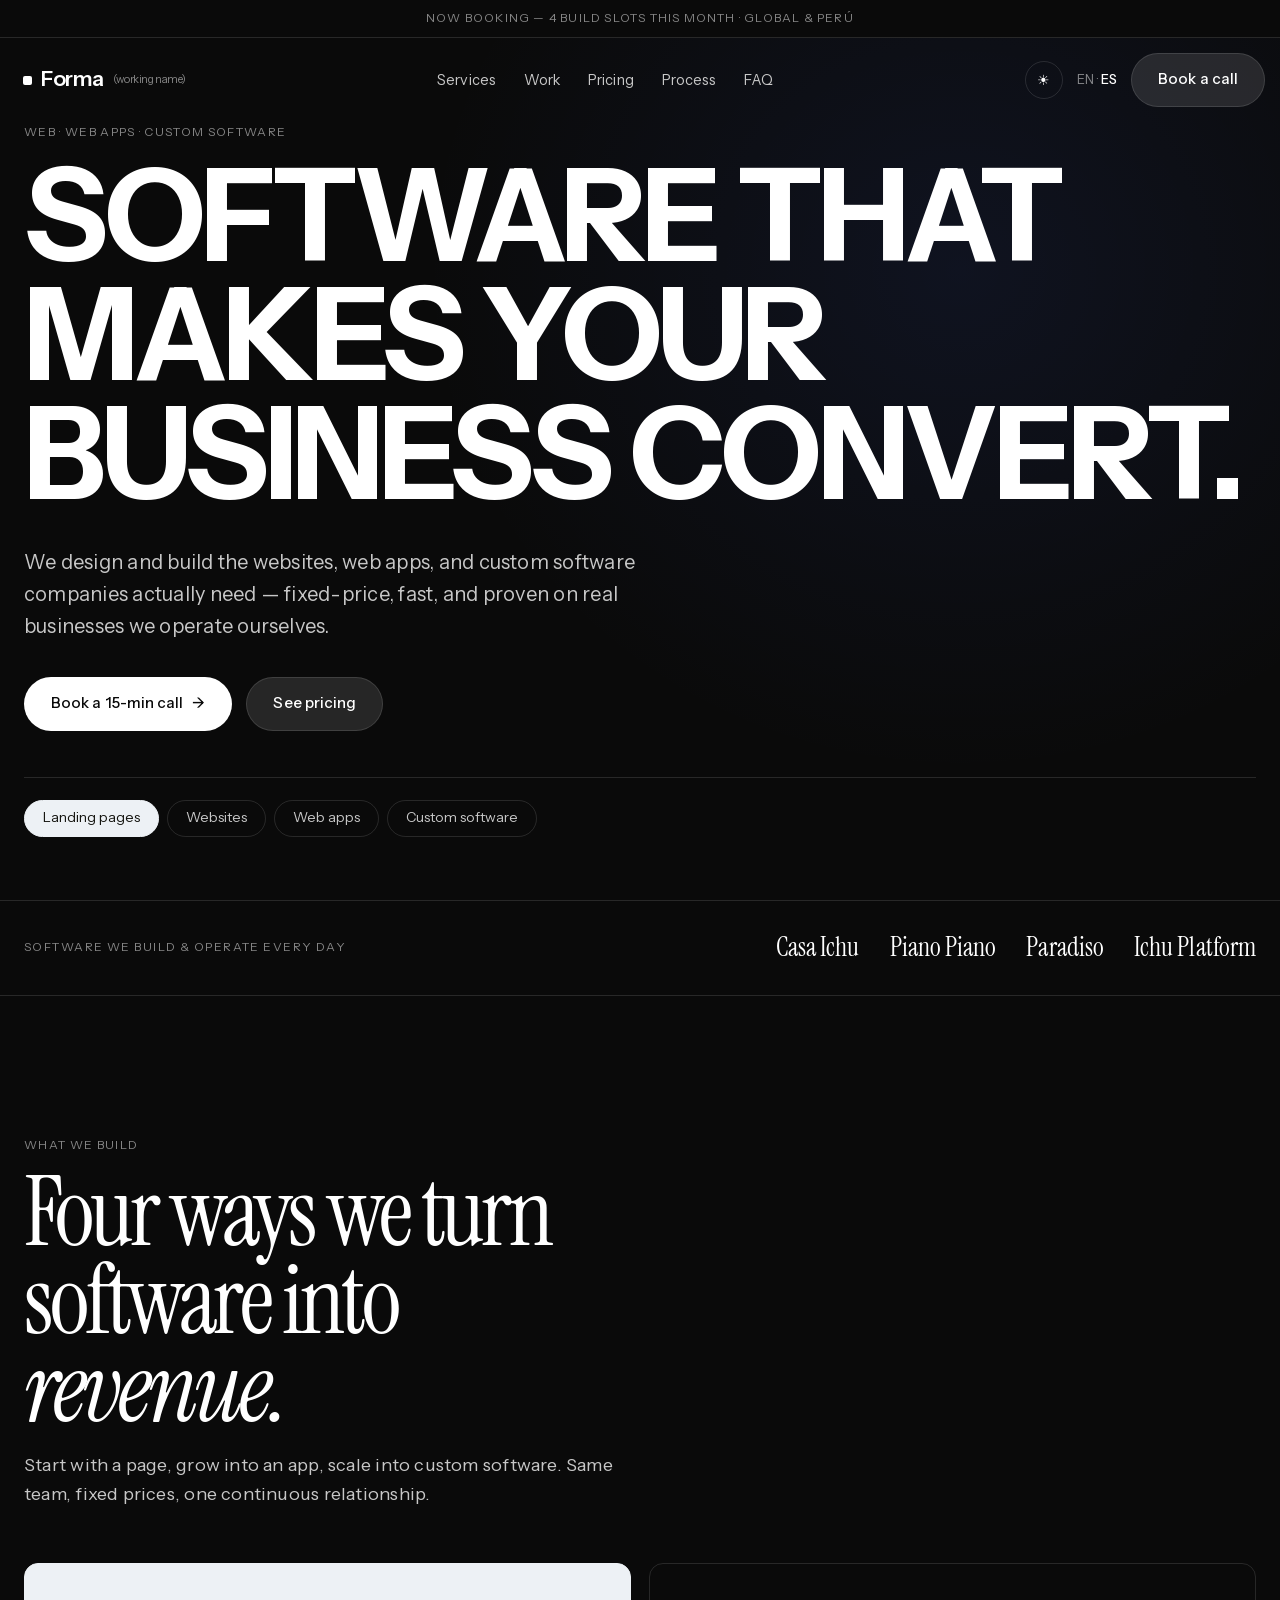
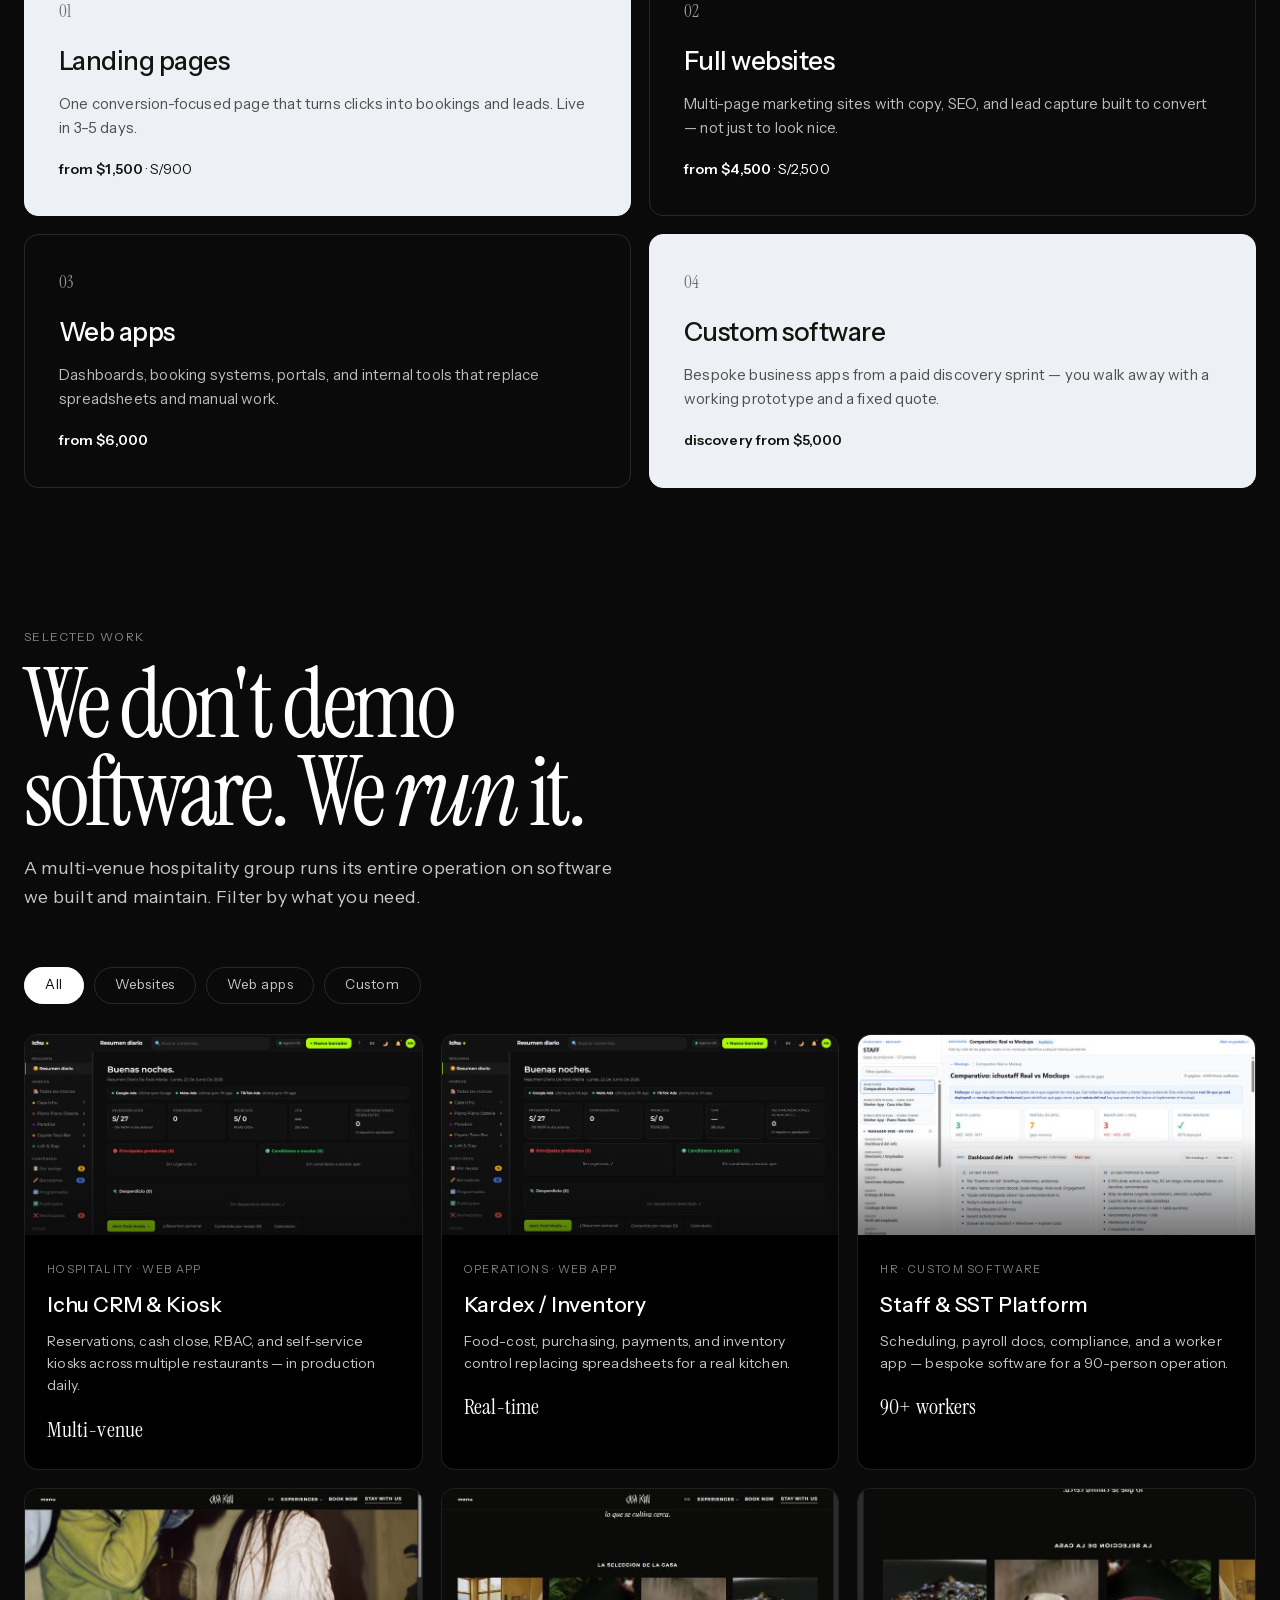
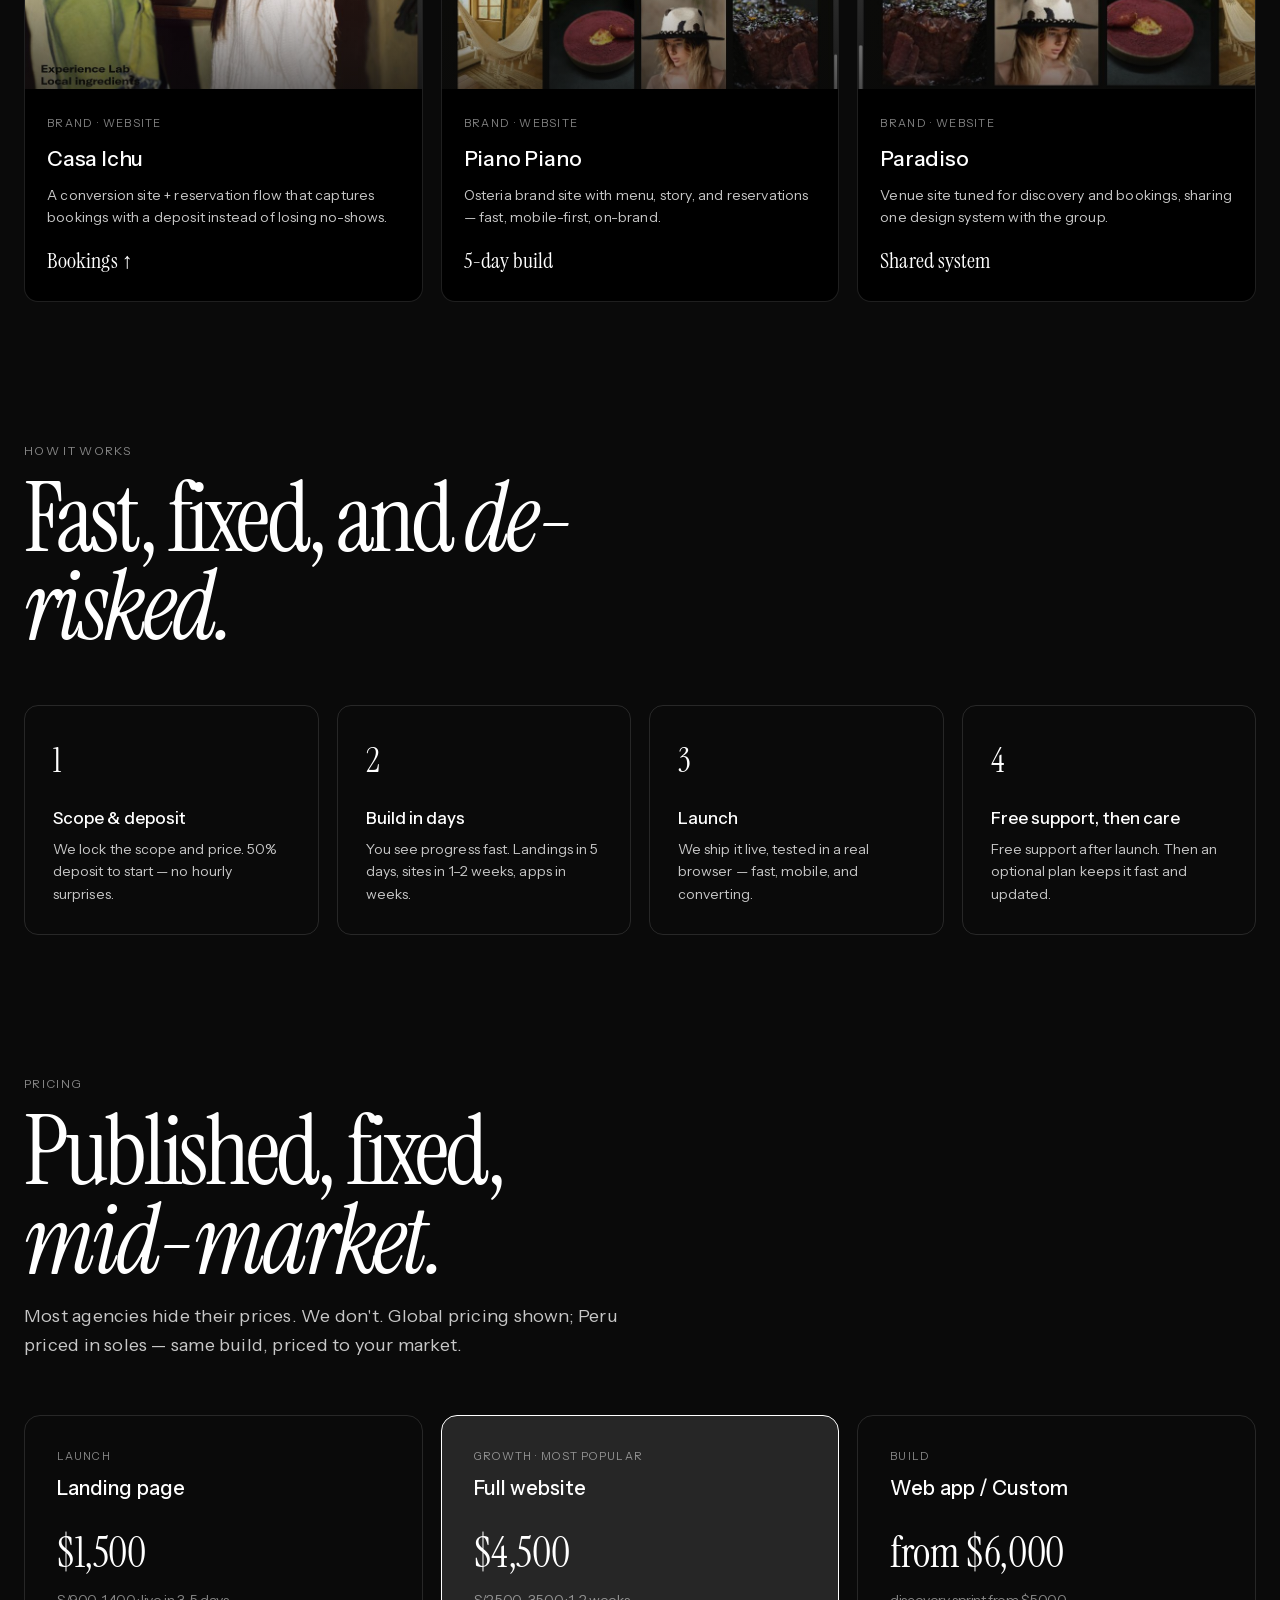
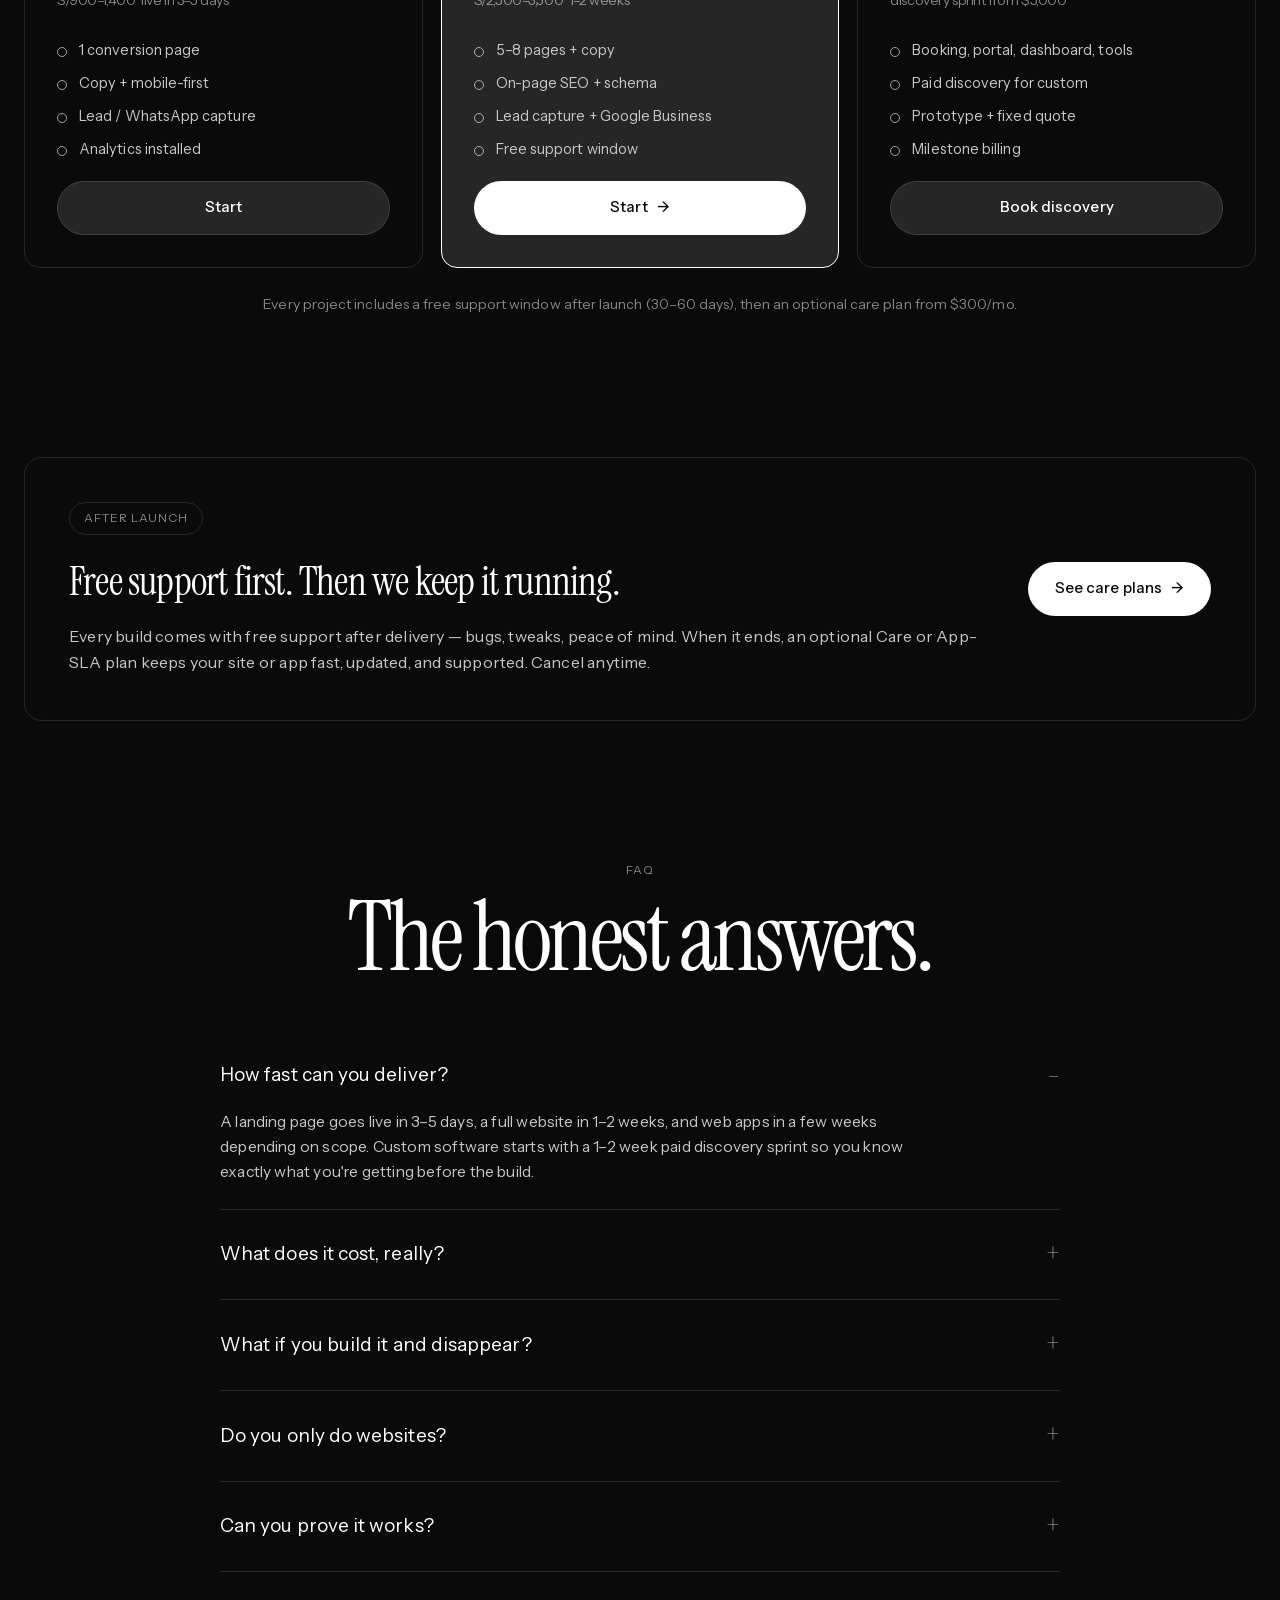
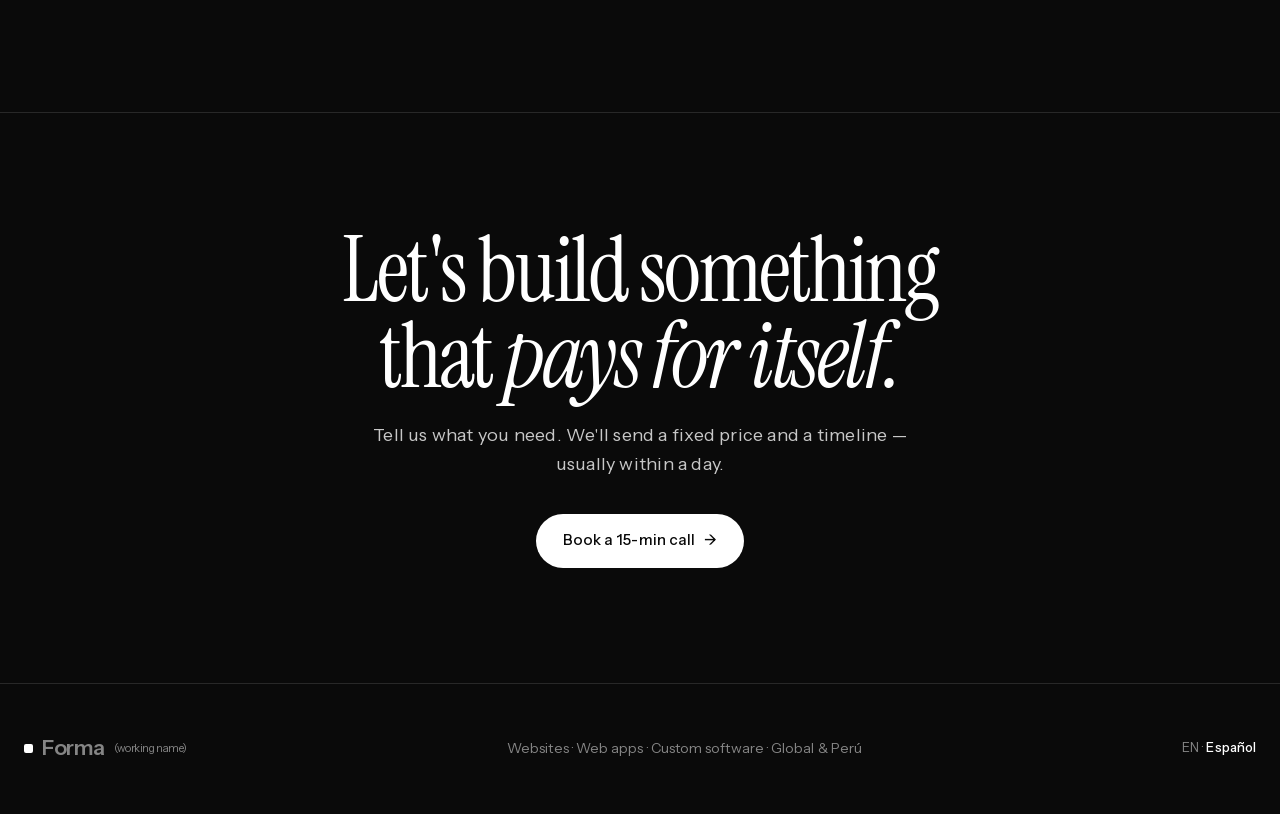
==== index.html @ b1182c3b "Restore v9 baseline (pre scroll-tint / big-squares / loader); v=13" ====
<!doctype html>
<html lang="en">
<head>
<meta charset="utf-8">
<meta name="viewport" content="width=device-width, initial-scale=1">
<title>Forma — Software that makes companies money</title>
<meta name="description" content="Websites, web apps, and custom software. Fixed-price, fast, and proven on real businesses we run ourselves.">
<link rel="icon" href="data:image/svg+xml,%3Csvg xmlns='http://www.w3.org/2000/svg' viewBox='0 0 32 32'%3E%3Crect width='32' height='32' fill='%230A0A0A'/%3E%3Crect x='11' y='11' width='10' height='10' rx='2' fill='%23fff'/%3E%3C/svg%3E">
<link rel="stylesheet" href="style.css?v=13">
</head>
<body data-active="convert">

<header>
  <div class="ticker">Now booking — 4 build slots this month · Global &amp; Perú</div>
  <nav>
    <a class="brand" href="#top"><span class="dot"></span>Forma <small>(working name)</small></a>
    <div class="nav-links">
      <a href="#services">Services</a>
      <a href="#work">Work</a>
      <a href="#pricing">Pricing</a>
      <a href="#process">Process</a>
      <a href="#faq">FAQ</a>
    </div>
    <div class="nav-right">
      <button class="icon-btn theme-toggle" aria-label="Toggle theme">☀</button>
      <span class="lang">EN · <a href="es.html">ES</a></span>
      <a href="#contact" class="btn btn-ghost">Book a call</a>
      <button class="icon-btn burger" aria-label="Menu">☰</button>
    </div>
  </nav>
</header>

<div class="navmenu">
  <button class="icon-btn close" aria-label="Close">✕</button>
  <a href="#services">Services</a>
  <a href="#work">Work</a>
  <a href="#pricing">Pricing</a>
  <a href="#process">Process</a>
  <a href="#faq">FAQ</a>
  <a href="#contact">Book a call</a>
  <div class="mfoot"><a href="es.html">Español</a></div>
</div>

<main id="top">
<section class="hero" data-active="convert">
  <div class="bg"></div>
  <div class="wrap">
    <p class="eyebrow">Web · Web apps · Custom software</p>
    <h1>Software that makes your business <span class="swap">convert.</span></h1>
    <p class="lead">We design and build the websites, web apps, and custom software companies actually need — fixed-price, fast, and proven on real businesses we operate ourselves.</p>
    <div class="hero-cta">
      <a href="#contact" class="btn btn-solid">Book a 15-min call <span class="arw">→</span></a>
      <a href="#pricing" class="btn btn-ghost">See pricing</a>
    </div>
    <div class="conduct">
      <button class="on" data-k="convert" data-word="convert.">Landing pages</button>
      <button data-k="grow" data-word="grow.">Websites</button>
      <button data-k="run" data-word="run itself.">Web apps</button>
      <button data-k="scale" data-word="scale.">Custom software</button>
    </div>
  </div>
</section>

<div class="strip reveal">
  <div class="wrap">
    <span class="lbl">Software we build &amp; operate every day</span>
    <div class="names"><span>Casa Ichu</span><span>Piano Piano</span><span>Paradiso</span><span>Ichu Platform</span></div>
  </div>
</div>

<section id="services">
  <div class="wrap">
    <div class="sec-head reveal">
      <p class="eyebrow">What we build</p>
      <h2>Four ways we turn software into <em>revenue.</em></h2>
      <p class="sub">Start with a page, grow into an app, scale into custom software. Same team, fixed prices, one continuous relationship.</p>
    </div>
    <div class="tiles">
      <div class="tile invert reveal"><div class="n">01</div><h3>Landing pages</h3><p>One conversion-focused page that turns clicks into bookings and leads. Live in 3–5 days.</p><div class="price"><b>from $1,500</b> · S/900</div></div>
      <div class="tile reveal"><div class="n">02</div><h3>Full websites</h3><p>Multi-page marketing sites with copy, SEO, and lead capture built to convert — not just to look nice.</p><div class="price"><b>from $4,500</b> · S/2,500</div></div>
      <div class="tile reveal"><div class="n">03</div><h3>Web apps</h3><p>Dashboards, booking systems, portals, and internal tools that replace spreadsheets and manual work.</p><div class="price"><b>from $6,000</b></div></div>
      <div class="tile invert reveal"><div class="n">04</div><h3>Custom software</h3><p>Bespoke business apps from a paid discovery sprint — you walk away with a working prototype and a fixed quote.</p><div class="price"><b>discovery from $5,000</b></div></div>
    </div>
  </div>
</section>

<section id="work" style="padding-top:0">
  <div class="wrap">
    <div class="sec-head reveal">
      <p class="eyebrow">Selected work</p>
      <h2>We don't demo software. We <em>run</em> it.</h2>
      <p class="sub">A multi-venue hospitality group runs its entire operation on software we built and maintain. Filter by what you need.</p>
    </div>
    <div class="filters reveal">
      <button class="on" data-f="all">All</button>
      <button data-f="sites">Websites</button>
      <button data-f="apps">Web apps</button>
      <button data-f="custom">Custom</button>
    </div>
    <div class="work">
      <div class="case reveal" data-cat="apps"><div class="media" style="background-image:url(img/crm.jpg)"></div><div class="meta"><span class="tag">Hospitality · Web app</span><h3>Ichu CRM &amp; Kiosk</h3><p>Reservations, cash close, RBAC, and self-service kiosks across multiple restaurants — in production daily.</p><div class="stat">Multi-venue</div></div></div>
      <div class="case reveal" data-cat="apps"><div class="media" style="background-image:url(img/kardex.jpg)"></div><div class="meta"><span class="tag">Operations · Web app</span><h3>Kardex / Inventory</h3><p>Food-cost, purchasing, payments, and inventory control replacing spreadsheets for a real kitchen.</p><div class="stat">Real-time</div></div></div>
      <div class="case reveal" data-cat="custom"><div class="media" style="background-image:url(img/staff.jpg)"></div><div class="meta"><span class="tag">HR · Custom software</span><h3>Staff &amp; SST Platform</h3><p>Scheduling, payroll docs, compliance, and a worker app — bespoke software for a 90-person operation.</p><div class="stat">90+ workers</div></div></div>
      <div class="case reveal" data-cat="sites"><div class="media" style="background-image:url(img/casaichu.jpg)"></div><div class="meta"><span class="tag">Brand · Website</span><h3>Casa Ichu</h3><p>A conversion site + reservation flow that captures bookings with a deposit instead of losing no-shows.</p><div class="stat">Bookings ↑</div></div></div>
      <div class="case reveal" data-cat="sites"><div class="media" style="background-image:url(img/piano.jpg)"></div><div class="meta"><span class="tag">Brand · Website</span><h3>Piano Piano</h3><p>Osteria brand site with menu, story, and reservations — fast, mobile-first, on-brand.</p><div class="stat">5-day build</div></div></div>
      <div class="case reveal" data-cat="sites"><div class="media" style="background-image:url(img/paradiso.jpg)"></div><div class="meta"><span class="tag">Brand · Website</span><h3>Paradiso</h3><p>Venue site tuned for discovery and bookings, sharing one design system with the group.</p><div class="stat">Shared system</div></div></div>
    </div>
  </div>
</section>

<section id="process" style="padding-top:0">
  <div class="wrap">
    <div class="sec-head reveal">
      <p class="eyebrow">How it works</p>
      <h2>Fast, fixed, and <em>de-risked.</em></h2>
    </div>
    <div class="steps">
      <div class="step reveal"><div class="k">1</div><h4>Scope &amp; deposit</h4><p>We lock the scope and price. 50% deposit to start — no hourly surprises.</p></div>
      <div class="step reveal"><div class="k">2</div><h4>Build in days</h4><p>You see progress fast. Landings in 5 days, sites in 1–2 weeks, apps in weeks.</p></div>
      <div class="step reveal"><div class="k">3</div><h4>Launch</h4><p>We ship it live, tested in a real browser — fast, mobile, and converting.</p></div>
      <div class="step reveal"><div class="k">4</div><h4>Free support, then care</h4><p>Free support after launch. Then an optional plan keeps it fast and updated.</p></div>
    </div>
  </div>
</section>

<section id="pricing" style="padding-top:0">
  <div class="wrap">
    <div class="sec-head reveal">
      <p class="eyebrow">Pricing</p>
      <h2>Published, fixed, <em>mid-market.</em></h2>
      <p class="sub">Most agencies hide their prices. We don't. Global pricing shown; Peru priced in soles — same build, priced to your market.</p>
    </div>
    <div class="tiers">
      <div class="pt reveal"><span class="badge">Launch</span><h3>Landing page</h3><div class="amt">$1,500<span>S/900–1,400 · live in 3–5 days</span></div>
        <ul><li>1 conversion page</li><li>Copy + mobile-first</li><li>Lead / WhatsApp capture</li><li>Analytics installed</li></ul>
        <a href="#contact" class="btn btn-ghost">Start</a></div>
      <div class="pt feat reveal"><span class="badge">Growth · most popular</span><h3>Full website</h3><div class="amt">$4,500<span>S/2,500–3,500 · 1–2 weeks</span></div>
        <ul><li>5–8 pages + copy</li><li>On-page SEO + schema</li><li>Lead capture + Google Business</li><li>Free support window</li></ul>
        <a href="#contact" class="btn btn-solid">Start <span class="arw">→</span></a></div>
      <div class="pt reveal"><span class="badge">Build</span><h3>Web app / Custom</h3><div class="amt">from $6,000<span>discovery sprint from $5,000</span></div>
        <ul><li>Booking, portal, dashboard, tools</li><li>Paid discovery for custom</li><li>Prototype + fixed quote</li><li>Milestone billing</li></ul>
        <a href="#contact" class="btn btn-ghost">Book discovery</a></div>
    </div>
    <p class="note">Every project includes a free support window after launch (30–60 days), then an optional care plan from $300/mo.</p>
  </div>
</section>

<section id="care" style="padding-top:0">
  <div class="wrap">
    <div class="care reveal">
      <div class="l">
        <span class="pill">After launch</span>
        <h3>Free support first. Then we keep it running.</h3>
        <p>Every build comes with free support after delivery — bugs, tweaks, peace of mind. When it ends, an optional Care or App-SLA plan keeps your site or app fast, updated, and supported. Cancel anytime.</p>
      </div>
      <a href="#contact" class="btn btn-solid">See care plans <span class="arw">→</span></a>
    </div>
  </div>
</section>

<section id="faq" style="padding-top:0">
  <div class="wrap">
    <div class="sec-head reveal" style="text-align:center;margin:0 auto 48px"><p class="eyebrow">FAQ</p><h2>The honest answers.</h2></div>
    <div class="faq">
      <details open class="reveal"><summary>How fast can you deliver?</summary><p>A landing page goes live in 3–5 days, a full website in 1–2 weeks, and web apps in a few weeks depending on scope. Custom software starts with a 1–2 week paid discovery sprint so you know exactly what you're getting before the build.</p></details>
      <details class="reveal"><summary>What does it cost, really?</summary><p>Fixed prices, published above. Landings from $1,500 (S/900 in Peru), websites from $4,500, web apps from $6,000, custom builds quoted from a discovery sprint. 50% deposit to start, balance on delivery. No hourly billing.</p></details>
      <details class="reveal"><summary>What if you build it and disappear?</summary><p>You get free support after launch, then an optional care plan. We run software in production for a real business every day — abandoning clients isn't how we work.</p></details>
      <details class="reveal"><summary>Do you only do websites?</summary><p>No. The four lines are a ladder — landing, website, web app, custom software — so we grow with you instead of handing you off.</p></details>
      <details class="reveal"><summary>Can you prove it works?</summary><p>We operate the CRM, inventory, kiosks, and websites for a multi-venue hospitality group. Real software, in daily use — ask and we'll walk you through it.</p></details>
    </div>
  </div>
</section>

<section id="contact" class="band">
  <h2>Let's build something that <em>pays for itself.</em></h2>
  <p>Tell us what you need. We'll send a fixed price and a timeline — usually within a day.</p>
  <a href="https://wa.me/51999999999?text=Hola%2C%20quiero%20una%20web%2Fapp" class="btn btn-solid">Book a 15-min call <span class="arw">→</span></a>
</section>
</main>

<footer>
  <div class="wrap">
    <a class="brand" href="#top"><span class="dot"></span>Forma <small>(working name)</small></a>
    <div>Websites · Web apps · Custom software · Global &amp; Perú</div>
    <div class="lang">EN · <a href="es.html">Español</a></div>
  </div>
</footer>

<script src="app.js?v=13"></script>
</body>
</html>
---- style.css ----
/* ===== Forma — dark editorial. MetaLab 80% + Instrument 20%. Tokens from COMBINED-SPEC ===== */
/* Self-hosted fonts pulled directly from instrument.com */
@font-face{font-family:'Instrument Sans';src:url(fonts/InstrumentSansVF.woff2) format('woff2-variations'),url(fonts/InstrumentSansVF.woff2) format('woff2');font-weight:400 700;font-style:normal;font-display:swap}
@font-face{font-family:'Instrument Serif';src:url(fonts/InstrumentSerif-Regular.woff2) format('woff2');font-weight:400;font-style:normal;font-display:swap}
@font-face{font-family:'Instrument Serif';src:url(fonts/InstrumentSerif-Italic.woff2) format('woff2');font-weight:400;font-style:italic;font-display:swap}
@font-face{font-family:'Instrument Mono';src:url(fonts/InstrumentSansMono-Regular.woff2) format('woff2');font-weight:400;font-style:normal;font-display:swap}
:root{
  --bg:#0A0A0A; --bg-pure:#000; --ink:#FFFFFF; --ink-muted:#C7C7C7; --ink-dim:rgba(255,255,255,.5);
  --hairline:rgba(255,255,255,.12); --tile:#EDF1F5; --tile-ink:#14140F; --ghost:rgba(186,186,186,.16);
  --maxw:1340px; --gut:24px;
  --serif:'Instrument Serif',Times,serif; --sans:'Instrument Sans',-apple-system,'Helvetica Neue',system-ui,sans-serif;
  --ease:cubic-bezier(.2,.7,.2,1);
}
body.light{ --bg:#F7F6F3; --bg-pure:#fff; --ink:#14140F; --ink-muted:rgba(20,20,15,.62);
  --ink-dim:rgba(20,20,15,.45); --hairline:rgba(20,20,15,.12); --tile:#14140F; --tile-ink:#F7F6F3; --ghost:rgba(20,20,15,.06); }

*{box-sizing:border-box;margin:0;padding:0}
html{scroll-behavior:smooth}
body{background:var(--bg);color:var(--ink);font-family:var(--sans);font-size:15px;line-height:1.6;letter-spacing:.005em;-webkit-font-smoothing:antialiased;overflow-x:hidden;transition:background .4s var(--ease),color .4s var(--ease)}
a{color:inherit;text-decoration:none}
.wrap{max-width:var(--maxw);margin:0 auto;padding:0 var(--gut)}
.serif{font-family:var(--serif);font-weight:400}
.eyebrow{font-size:12px;letter-spacing:.11em;text-transform:uppercase;color:var(--ink-dim)}

/* buttons */
.btn{display:inline-flex;align-items:center;gap:9px;padding:14px 26px;border-radius:50px;font-size:15px;font-weight:500;border:1px solid transparent;cursor:pointer;transition:background .25s var(--ease),color .25s var(--ease),border-color .25s var(--ease),transform .2s var(--ease);white-space:nowrap}
.btn-solid{background:var(--ink);color:var(--bg)}
.btn-solid:hover{transform:translateY(-1px);opacity:.92}
.btn-ghost{background:var(--ghost);color:var(--ink);border-color:var(--hairline)}
.btn-ghost:hover{background:var(--ink);color:var(--bg);border-color:var(--ink)}
.btn .arw{transition:transform .25s var(--ease)}
.btn:hover .arw{transform:translateX(3px)}

/* nav */
header{position:fixed;top:0;left:0;right:0;z-index:100;transition:transform .35s var(--ease)}
.ticker{font-size:12px;letter-spacing:.1em;text-transform:uppercase;color:var(--ink-dim);text-align:center;padding:9px 0;border-bottom:1px solid var(--hairline);background:var(--bg);transition:opacity .35s,transform .35s}
nav{display:flex;align-items:center;justify-content:space-between;height:64px;margin:10px auto;max-width:var(--maxw);padding:0 14px 0 22px;border-radius:1000px;border:1px solid transparent;transition:background .35s var(--ease),border-color .35s var(--ease),backdrop-filter .35s}
header.scrolled .ticker{opacity:0;transform:translateY(-100%);pointer-events:none}
header.scrolled{transform:translateY(-39px)}
header.scrolled nav{background:rgba(10,10,10,.7);backdrop-filter:blur(14px);border-color:var(--hairline)}
body.light header.scrolled nav{background:rgba(247,246,243,.75)}
.brand{font-size:21px;font-weight:600;letter-spacing:-.02em;display:flex;align-items:center;gap:9px}
.brand .dot{width:9px;height:9px;border-radius:2px;background:var(--ink)}
.brand small{font-weight:400;font-size:11px;color:var(--ink-dim)}
.nav-links{display:flex;gap:28px;font-size:14.5px;color:var(--ink-muted)}
.nav-links a:hover{color:var(--ink)}
.nav-right{display:flex;align-items:center;gap:14px}
.icon-btn{background:none;border:1px solid var(--hairline);color:var(--ink);width:38px;height:38px;border-radius:50%;cursor:pointer;font-size:14px;display:grid;place-items:center;transition:.25s var(--ease)}
.icon-btn:hover{background:var(--ink);color:var(--bg)}
.lang{font-size:13px;color:var(--ink-dim)}
.lang a{color:var(--ink);font-weight:500}
.burger{display:none}
@media(max-width:920px){.nav-links{display:none}.burger{display:grid}}

/* mobile overlay menu */
.navmenu{position:fixed;inset:0;z-index:200;background:var(--bg);display:flex;flex-direction:column;justify-content:center;gap:6px;padding:0 32px;transform:translateY(-100%);transition:transform .4s var(--ease);visibility:hidden}
.navmenu.open{transform:none;visibility:visible}
.navmenu a{font-family:var(--serif);font-size:clamp(34px,9vw,60px);letter-spacing:-.02em;padding:10px 0;border-bottom:1px solid var(--hairline)}
.navmenu .close{position:absolute;top:24px;right:24px}
.navmenu .mfoot{margin-top:34px;display:flex;gap:18px;font-family:var(--sans);font-size:14px;color:var(--ink-dim)}
.navmenu .mfoot a{font-family:var(--sans);font-size:14px;border:none;padding:0;color:var(--ink)}

/* hero — the "conduct" module */
.hero{min-height:100vh;display:flex;flex-direction:column;justify-content:center;padding:120px 0 60px;position:relative}
.hero .bg{position:absolute;inset:0;z-index:-1;opacity:.5;transition:opacity .6s var(--ease),background .6s var(--ease);background:radial-gradient(60% 80% at 75% 30%,rgba(120,120,140,.14),transparent 70%)}
.hero[data-active="convert"] .bg{background:radial-gradient(60% 80% at 75% 30%,rgba(70,110,255,.18),transparent 70%)}
.hero[data-active="grow"] .bg{background:radial-gradient(60% 80% at 75% 30%,rgba(60,200,140,.16),transparent 70%)}
.hero[data-active="run"] .bg{background:radial-gradient(60% 80% at 75% 30%,rgba(255,150,60,.15),transparent 70%)}
.hero[data-active="scale"] .bg{background:radial-gradient(60% 80% at 75% 30%,rgba(200,90,220,.16),transparent 70%)}
.hero h1{font-family:var(--sans);font-weight:700;text-transform:uppercase;font-size:clamp(48px,10vw,154px);line-height:.93;letter-spacing:-.035em;max-width:15ch;margin:20px 0 0}
.hero h1 .swap{transition:opacity .35s var(--ease)}
.hero .lead{font-size:clamp(16px,1.7vw,20px);color:var(--ink-muted);max-width:52ch;margin-top:28px}
.hero-cta{display:flex;gap:14px;margin-top:34px;flex-wrap:wrap}
.conduct{display:flex;gap:8px;flex-wrap:wrap;margin-top:46px;border-top:1px solid var(--hairline);padding-top:22px}
.conduct button{background:none;border:1px solid var(--hairline);color:var(--ink-muted);padding:9px 18px;border-radius:50px;font-family:var(--sans);font-size:14px;cursor:pointer;transition:.25s var(--ease)}
.conduct button:hover,.conduct button.on{background:var(--tile);color:var(--tile-ink);border-color:var(--tile)}

/* proof strip */
.strip{border-top:1px solid var(--hairline);border-bottom:1px solid var(--hairline);padding:26px 0}
.strip .wrap{display:flex;align-items:center;justify-content:space-between;gap:18px;flex-wrap:wrap}
.strip .lbl{font-size:12px;letter-spacing:.12em;text-transform:uppercase;color:var(--ink-dim)}
.strip .names{display:flex;gap:30px;flex-wrap:wrap;font-family:var(--serif);font-size:26px}

/* sections */
section{padding:clamp(72px,11vw,140px) 0}
.sec-head{max-width:60ch;margin-bottom:54px}
.sec-head h2{font-family:var(--serif);font-weight:400;font-size:clamp(40px,7.5vw,116px);line-height:.92;letter-spacing:-.04em;margin-top:14px}
.sec-head .sub,.tile p,.case p,.care p,.faq p,.hero .lead,.band p{letter-spacing:.012em}
.sec-head h2 em{font-style:italic}
.sec-head .sub{color:var(--ink-muted);font-size:18px;margin-top:18px;max-width:54ch}

/* services tiles */
.tiles{display:grid;grid-template-columns:repeat(2,1fr);gap:18px}
@media(max-width:760px){.tiles{grid-template-columns:1fr}}
.tile{border-radius:14px;padding:34px;min-height:230px;display:flex;flex-direction:column;border:1px solid var(--hairline);transition:transform .3s var(--ease),background .3s var(--ease)}
.tile:hover{transform:translateY(-4px)}
.tile.invert{background:var(--tile);color:var(--tile-ink);border-color:var(--tile)}
.tile .n{font-family:var(--serif);font-size:17px;opacity:.6}
.tile h3{font-size:26px;letter-spacing:-.02em;margin:16px 0 10px;font-weight:500}
.tile p{font-size:15px;opacity:.72;flex:1}
.tile .price{margin-top:18px;font-size:14px}
.tile .price b{font-weight:600}

/* work grid */
.filters{display:flex;gap:10px;flex-wrap:wrap;margin-bottom:30px}
.filters button{background:none;border:1px solid var(--hairline);color:var(--ink-muted);padding:9px 20px;border-radius:50px;font-family:var(--sans);font-size:13.5px;letter-spacing:.04em;cursor:pointer;transition:.25s var(--ease)}
.filters button.on{background:var(--ink);color:var(--bg);border-color:var(--ink)}
.work{display:grid;grid-template-columns:repeat(3,1fr);gap:18px}
@media(max-width:860px){.work{grid-template-columns:1fr}}
.case{border-radius:14px;overflow:hidden;border:1px solid var(--hairline);background:var(--bg-pure);transition:transform .3s var(--ease),opacity .35s var(--ease)}
.case.hide{display:none}
.case .media{height:200px;background:#16161c 50% 0/cover no-repeat;position:relative;overflow:hidden;transition:transform .4s var(--ease)}
.case .media:after{content:"";position:absolute;inset:0;background:linear-gradient(180deg,rgba(10,10,10,0) 50%,rgba(10,10,10,.55))}
body.light .case .media:after{background:linear-gradient(180deg,rgba(255,255,255,0) 55%,rgba(255,255,255,.3))}
.case:hover .media{transform:scale(1.04)}
.case .media .k{position:absolute;left:18px;bottom:14px;font-family:var(--serif);font-size:22px;z-index:2;opacity:.9}
.case .meta{padding:22px}
.case .tag{font-size:11px;letter-spacing:.12em;text-transform:uppercase;color:var(--ink-dim)}
.case h3{font-size:21px;font-weight:500;margin:8px 0;letter-spacing:-.01em}
.case p{font-size:14px;color:var(--ink-muted)}
.case .stat{margin-top:14px;font-family:var(--serif);font-size:22px}

/* process */
.steps{display:grid;grid-template-columns:repeat(4,1fr);gap:18px}
@media(max-width:760px){.steps{grid-template-columns:1fr 1fr}}
.step{border:1px solid var(--hairline);border-radius:14px;padding:28px}
.step .k{font-family:var(--serif);font-size:34px}
.step h4{margin:16px 0 7px;font-size:17px;font-weight:500}
.step p{font-size:14px;color:var(--ink-muted)}

/* pricing */
.tiers{display:grid;grid-template-columns:repeat(3,1fr);gap:18px}
@media(max-width:860px){.tiers{grid-template-columns:1fr}}
.pt{border:1px solid var(--hairline);border-radius:16px;padding:32px;display:flex;flex-direction:column}
.pt.feat{border-color:var(--ink);background:var(--ghost)}
.pt .badge{font-size:11px;letter-spacing:.1em;text-transform:uppercase;color:var(--ink-dim)}
.pt h3{font-size:20px;font-weight:500;margin:8px 0}
.pt .amt{font-family:var(--serif);font-size:42px;letter-spacing:-.01em;margin:6px 0}
.pt .amt span{font-family:var(--sans);font-size:14px;color:var(--ink-dim);display:block;margin-top:4px}
.pt ul{list-style:none;margin:20px 0;display:flex;flex-direction:column;gap:10px}
.pt li{font-size:14.5px;color:var(--ink-muted);padding-left:22px;position:relative}
.pt li:before{content:"";position:absolute;left:0;top:8px;width:8px;height:8px;border-radius:50%;border:1.5px solid var(--ink);opacity:.6}
.pt .btn{margin-top:auto;justify-content:center}
.note{text-align:center;color:var(--ink-dim);font-size:14px;margin-top:26px}

/* care band */
.care{border:1px solid var(--hairline);border-radius:18px;padding:44px;display:flex;gap:40px;align-items:center;flex-wrap:wrap}
.care .l{flex:1;min-width:280px}
.care .pill{display:inline-block;border:1px solid var(--hairline);font-size:12px;letter-spacing:.08em;text-transform:uppercase;color:var(--ink-dim);padding:6px 14px;border-radius:50px;margin-bottom:14px}
.care h3{font-family:var(--serif);font-size:clamp(26px,3.5vw,40px);letter-spacing:-.02em;font-weight:400}
.care p{color:var(--ink-muted);margin-top:12px;font-size:16px}

/* faq */
.faq{max-width:840px;margin:0 auto}
.faq details{border-bottom:1px solid var(--hairline);padding:24px 0}
.faq summary{font-size:19px;cursor:pointer;list-style:none;display:flex;justify-content:space-between;align-items:center;gap:20px}
.faq summary::-webkit-details-marker{display:none}
.faq summary:after{content:"+";font-family:var(--serif);font-size:26px;color:var(--ink-dim)}
.faq details[open] summary:after{content:"–"}
.faq p{color:var(--ink-muted);margin-top:14px;font-size:15.5px;max-width:72ch}

/* cta band */
.band{text-align:center;padding:clamp(60px,9vw,120px) 24px;border-top:1px solid var(--hairline)}
.band h2{font-family:var(--serif);font-weight:400;font-size:clamp(38px,7vw,104px);line-height:.96;letter-spacing:-.03em;max-width:16ch;margin:0 auto}
.band h2 em{font-style:italic}
.band p{color:var(--ink-muted);margin:22px auto 0;max-width:46ch;font-size:18px}
.band .btn{margin-top:34px}

footer{border-top:1px solid var(--hairline);padding:48px 0}
footer .wrap{display:flex;justify-content:space-between;gap:20px;flex-wrap:wrap;align-items:center;color:var(--ink-dim);font-size:14px}

/* reveal */
html.js .reveal{opacity:0;transform:translateY(22px);transition:opacity .6s var(--ease),transform .6s var(--ease)}
html.js .reveal.in{opacity:1;transform:none}
@media(prefers-reduced-motion:reduce){html.js .reveal{opacity:1;transform:none;transition:none}html{scroll-behavior:auto}}
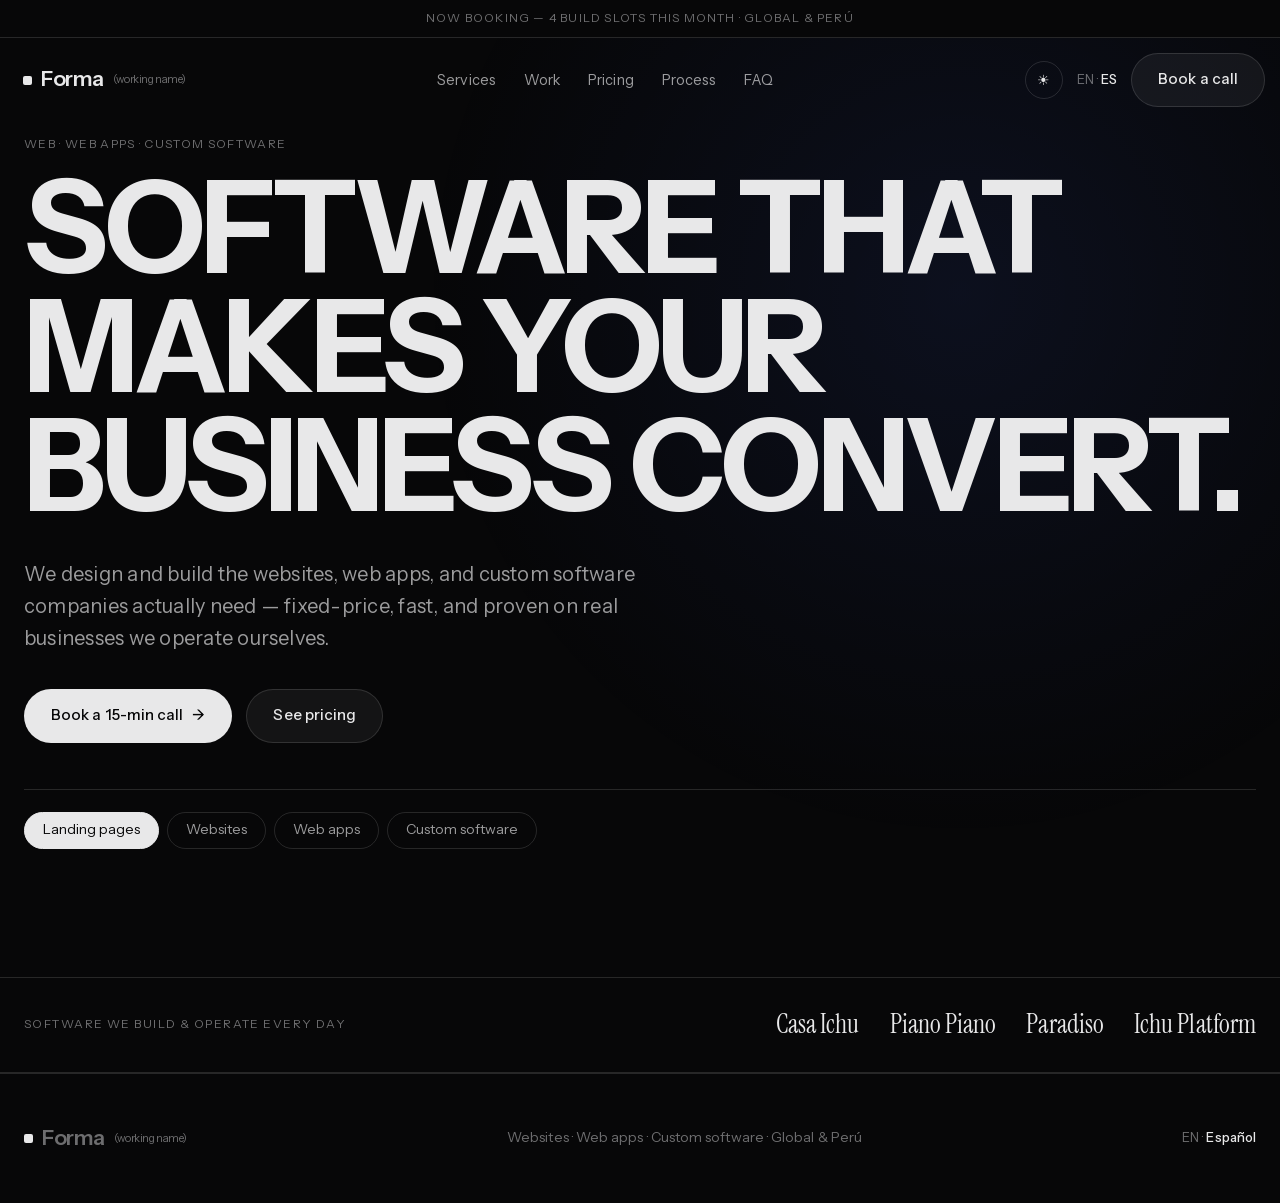
==== commit fb743b50: "Instrument light/dark palette + page-router nav (sections show directly, no full-page scroll); v=14" ====
--- a/index.html
+++ b/index.html
@@ -6,7 +6,7 @@
 <title>Forma — Software that makes companies money</title>
 <meta name="description" content="Websites, web apps, and custom software. Fixed-price, fast, and proven on real businesses we run ourselves.">
 <link rel="icon" href="data:image/svg+xml,%3Csvg xmlns='http://www.w3.org/2000/svg' viewBox='0 0 32 32'%3E%3Crect width='32' height='32' fill='%230A0A0A'/%3E%3Crect x='11' y='11' width='10' height='10' rx='2' fill='%23fff'/%3E%3C/svg%3E">
-<link rel="stylesheet" href="style.css?v=13">
+<link rel="stylesheet" href="style.css?v=14">
 </head>
 <body data-active="convert">
 
@@ -186,6 +186,6 @@
   </div>
 </footer>
 
-<script src="app.js?v=13"></script>
+<script src="app.js?v=14"></script>
 </body>
 </html>
--- a/style.css
+++ b/style.css
@@ -5,18 +5,30 @@
 @font-face{font-family:'Instrument Serif';src:url(fonts/InstrumentSerif-Italic.woff2) format('woff2');font-weight:400;font-style:italic;font-display:swap}
 @font-face{font-family:'Instrument Mono';src:url(fonts/InstrumentSansMono-Regular.woff2) format('woff2');font-weight:400;font-style:normal;font-display:swap}
 :root{
-  --bg:#0A0A0A; --bg-pure:#000; --ink:#FFFFFF; --ink-muted:#C7C7C7; --ink-dim:rgba(255,255,255,.5);
-  --hairline:rgba(255,255,255,.12); --tile:#EDF1F5; --tile-ink:#14140F; --ghost:rgba(186,186,186,.16);
+  --bg:#070708; --bg-pure:#000; --ink:#e8e8e9; --ink-muted:rgba(232,232,233,.66); --ink-dim:rgba(232,232,233,.46);
+  --hairline:rgba(232,232,233,.14); --tile:#e8e8e9; --tile-ink:#070708; --ghost:rgba(232,232,233,.06);
   --maxw:1340px; --gut:24px;
   --serif:'Instrument Serif',Times,serif; --sans:'Instrument Sans',-apple-system,'Helvetica Neue',system-ui,sans-serif;
   --ease:cubic-bezier(.2,.7,.2,1);
 }
-body.light{ --bg:#F7F6F3; --bg-pure:#fff; --ink:#14140F; --ink-muted:rgba(20,20,15,.62);
-  --ink-dim:rgba(20,20,15,.45); --hairline:rgba(20,20,15,.12); --tile:#14140F; --tile-ink:#F7F6F3; --ghost:rgba(20,20,15,.06); }
+body.light{ --bg:#FFFFFF; --bg-pure:#fff; --ink:#070708; --ink-muted:rgba(7,7,8,.62);
+  --ink-dim:rgba(7,7,8,.45); --hairline:rgba(7,7,8,.12); --tile:#070708; --tile-ink:#FFFFFF; --ghost:rgba(7,7,8,.05); }
 
 *{box-sizing:border-box;margin:0;padding:0}
-html{scroll-behavior:smooth}
-body{background:var(--bg);color:var(--ink);font-family:var(--sans);font-size:15px;line-height:1.6;letter-spacing:.005em;-webkit-font-smoothing:antialiased;overflow-x:hidden;transition:background .4s var(--ease),color .4s var(--ease)}
+html{scroll-behavior:auto}
+body{background:var(--bg);color:var(--ink);font-family:var(--sans);font-size:15px;line-height:1.6;letter-spacing:.005em;-webkit-font-smoothing:antialiased;overflow-x:hidden;transition:background .6s var(--ease),color .6s var(--ease)}
+
+/* ===== page router — each nav target is its own screen, no long scroll ===== */
+main>section,main>.strip{display:none}
+body.routed main>section{padding-top:clamp(116px,15vh,168px)!important;padding-bottom:clamp(72px,11vw,128px);min-height:100vh}
+main>.page-on{display:block}
+main>.hero.page-on{display:flex}
+main>.strip.page-on{display:block}
+@keyframes screenIn{from{opacity:0;transform:translateY(10px)}to{opacity:1;transform:none}}
+html.js body.routed main>.page-on{animation:screenIn .5s var(--ease) both}
+.nav-links a.active,.navmenu a.active{color:var(--ink)}
+.nav-links a.active{position:relative}
+.nav-links a.active:after{content:"";position:absolute;left:0;right:0;bottom:-6px;height:1.5px;background:var(--ink);border-radius:2px}
 a{color:inherit;text-decoration:none}
 .wrap{max-width:var(--maxw);margin:0 auto;padding:0 var(--gut)}
 .serif{font-family:var(--serif);font-weight:400}
@@ -37,8 +49,8 @@
 nav{display:flex;align-items:center;justify-content:space-between;height:64px;margin:10px auto;max-width:var(--maxw);padding:0 14px 0 22px;border-radius:1000px;border:1px solid transparent;transition:background .35s var(--ease),border-color .35s var(--ease),backdrop-filter .35s}
 header.scrolled .ticker{opacity:0;transform:translateY(-100%);pointer-events:none}
 header.scrolled{transform:translateY(-39px)}
-header.scrolled nav{background:rgba(10,10,10,.7);backdrop-filter:blur(14px);border-color:var(--hairline)}
-body.light header.scrolled nav{background:rgba(247,246,243,.75)}
+header.scrolled nav{background:rgba(7,7,8,.72);backdrop-filter:blur(14px);border-color:var(--hairline)}
+body.light header.scrolled nav{background:rgba(255,255,255,.78)}
 .brand{font-size:21px;font-weight:600;letter-spacing:-.02em;display:flex;align-items:center;gap:9px}
 .brand .dot{width:9px;height:9px;border-radius:2px;background:var(--ink)}
 .brand small{font-weight:400;font-size:11px;color:var(--ink-dim)}
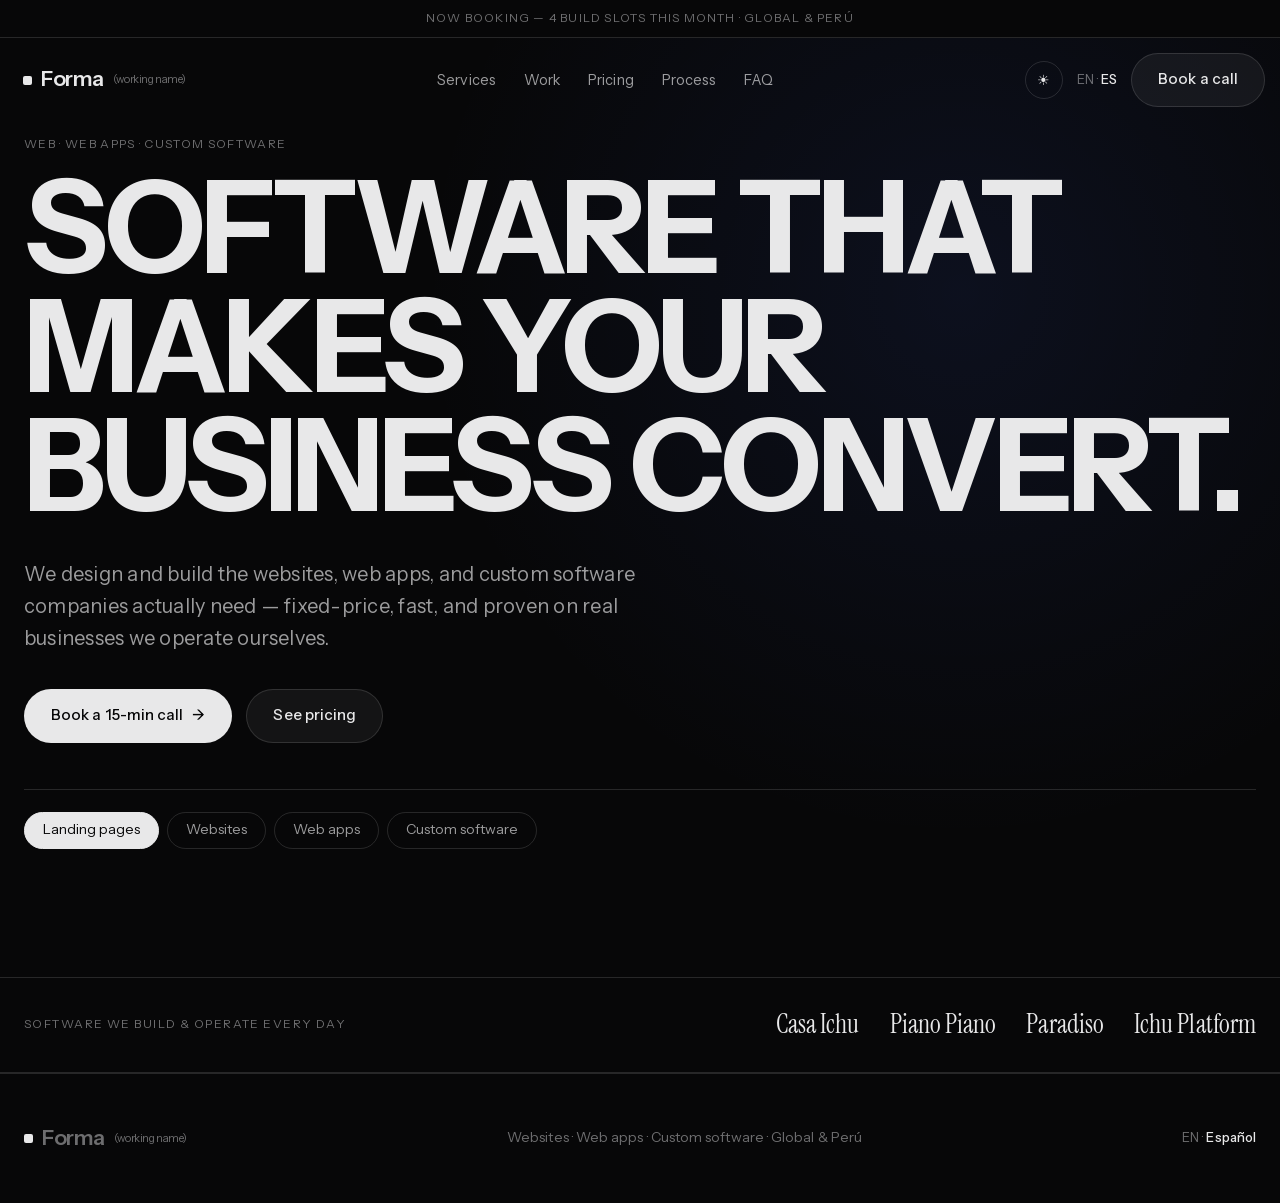
==== commit 8f2dd523: "Instrument-exact: 0.35s ease-in-out colour flip, scroll-driven theme bands per page, page-load fade " ====
--- a/index.html
+++ b/index.html
@@ -6,7 +6,7 @@
 <title>Forma — Software that makes companies money</title>
 <meta name="description" content="Websites, web apps, and custom software. Fixed-price, fast, and proven on real businesses we run ourselves.">
 <link rel="icon" href="data:image/svg+xml,%3Csvg xmlns='http://www.w3.org/2000/svg' viewBox='0 0 32 32'%3E%3Crect width='32' height='32' fill='%230A0A0A'/%3E%3Crect x='11' y='11' width='10' height='10' rx='2' fill='%23fff'/%3E%3C/svg%3E">
-<link rel="stylesheet" href="style.css?v=14">
+<link rel="stylesheet" href="style.css?v=16">
 </head>
 <body data-active="convert">
 
@@ -186,6 +186,6 @@
   </div>
 </footer>
 
-<script src="app.js?v=14"></script>
+<script src="app.js?v=16"></script>
 </body>
 </html>
--- a/style.css
+++ b/style.css
@@ -16,16 +16,17 @@
 
 *{box-sizing:border-box;margin:0;padding:0}
 html{scroll-behavior:auto}
-body{background:var(--bg);color:var(--ink);font-family:var(--sans);font-size:15px;line-height:1.6;letter-spacing:.005em;-webkit-font-smoothing:antialiased;overflow-x:hidden;transition:background .6s var(--ease),color .6s var(--ease)}
+body{background:var(--bg);color:var(--ink);font-family:var(--sans);font-size:15px;line-height:1.6;letter-spacing:.005em;-webkit-font-smoothing:antialiased;overflow-x:hidden;transition:background-color .35s ease-in-out,color .35s ease-in-out}
 
-/* ===== page router — each nav target is its own screen, no long scroll ===== */
-main>section,main>.strip{display:none}
+/* ===== page router — each nav target is its own scrollable screen (Instrument model) ===== */
+body.routed main>section,body.routed main>.strip{display:none}
 body.routed main>section{padding-top:clamp(116px,15vh,168px)!important;padding-bottom:clamp(72px,11vw,128px);min-height:100vh}
-main>.page-on{display:block}
-main>.hero.page-on{display:flex}
-main>.strip.page-on{display:block}
-@keyframes screenIn{from{opacity:0;transform:translateY(10px)}to{opacity:1;transform:none}}
-html.js body.routed main>.page-on{animation:screenIn .5s var(--ease) both}
+body.routed main>section.page-on{display:block}
+body.routed main>.strip.page-on{display:block}
+body.routed main>.hero.page-on{display:flex;min-height:calc(100vh - 60px)}
+/* page-load fade — feels like a website loading a page, not a scroll */
+body.routed main{transition:opacity .3s ease,transform .3s ease}
+body.routed main.switching{opacity:0;transform:translateY(8px)}
 .nav-links a.active,.navmenu a.active{color:var(--ink)}
 .nav-links a.active{position:relative}
 .nav-links a.active:after{content:"";position:absolute;left:0;right:0;bottom:-6px;height:1.5px;background:var(--ink);border-radius:2px}
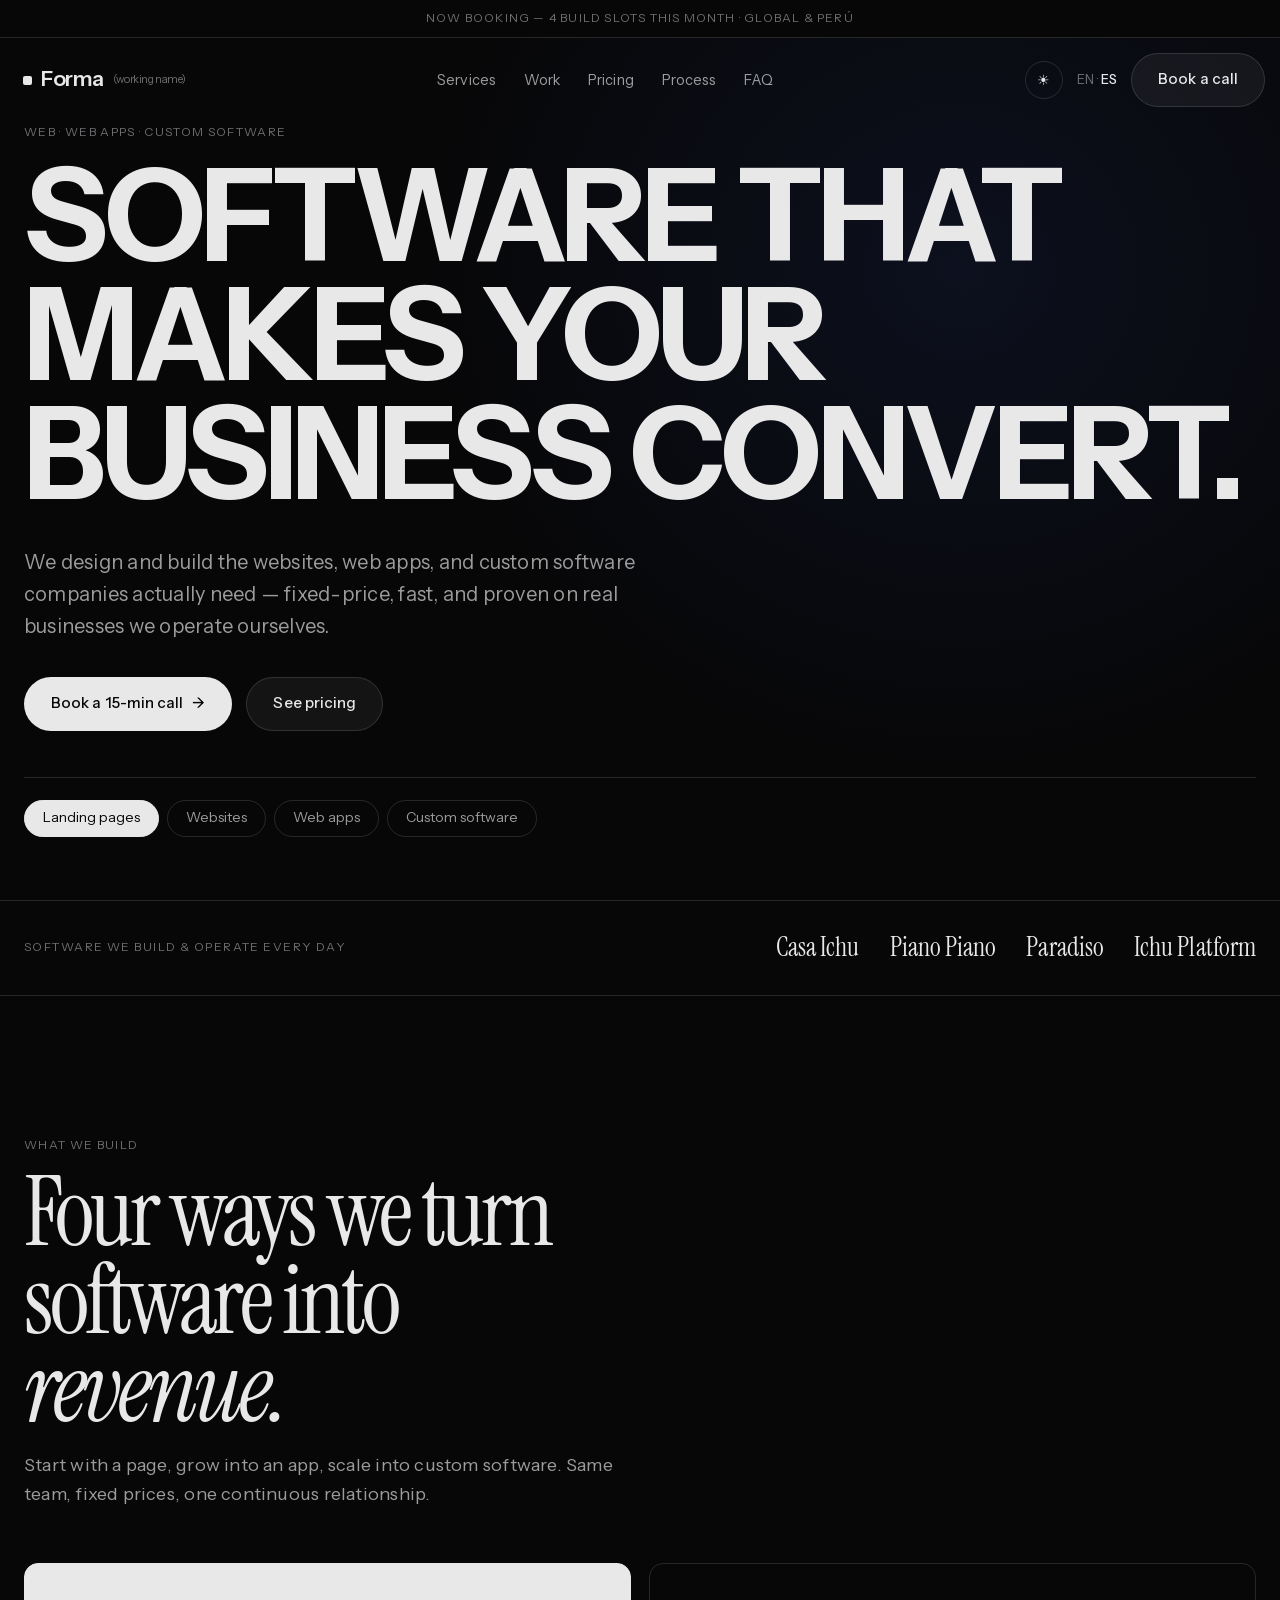
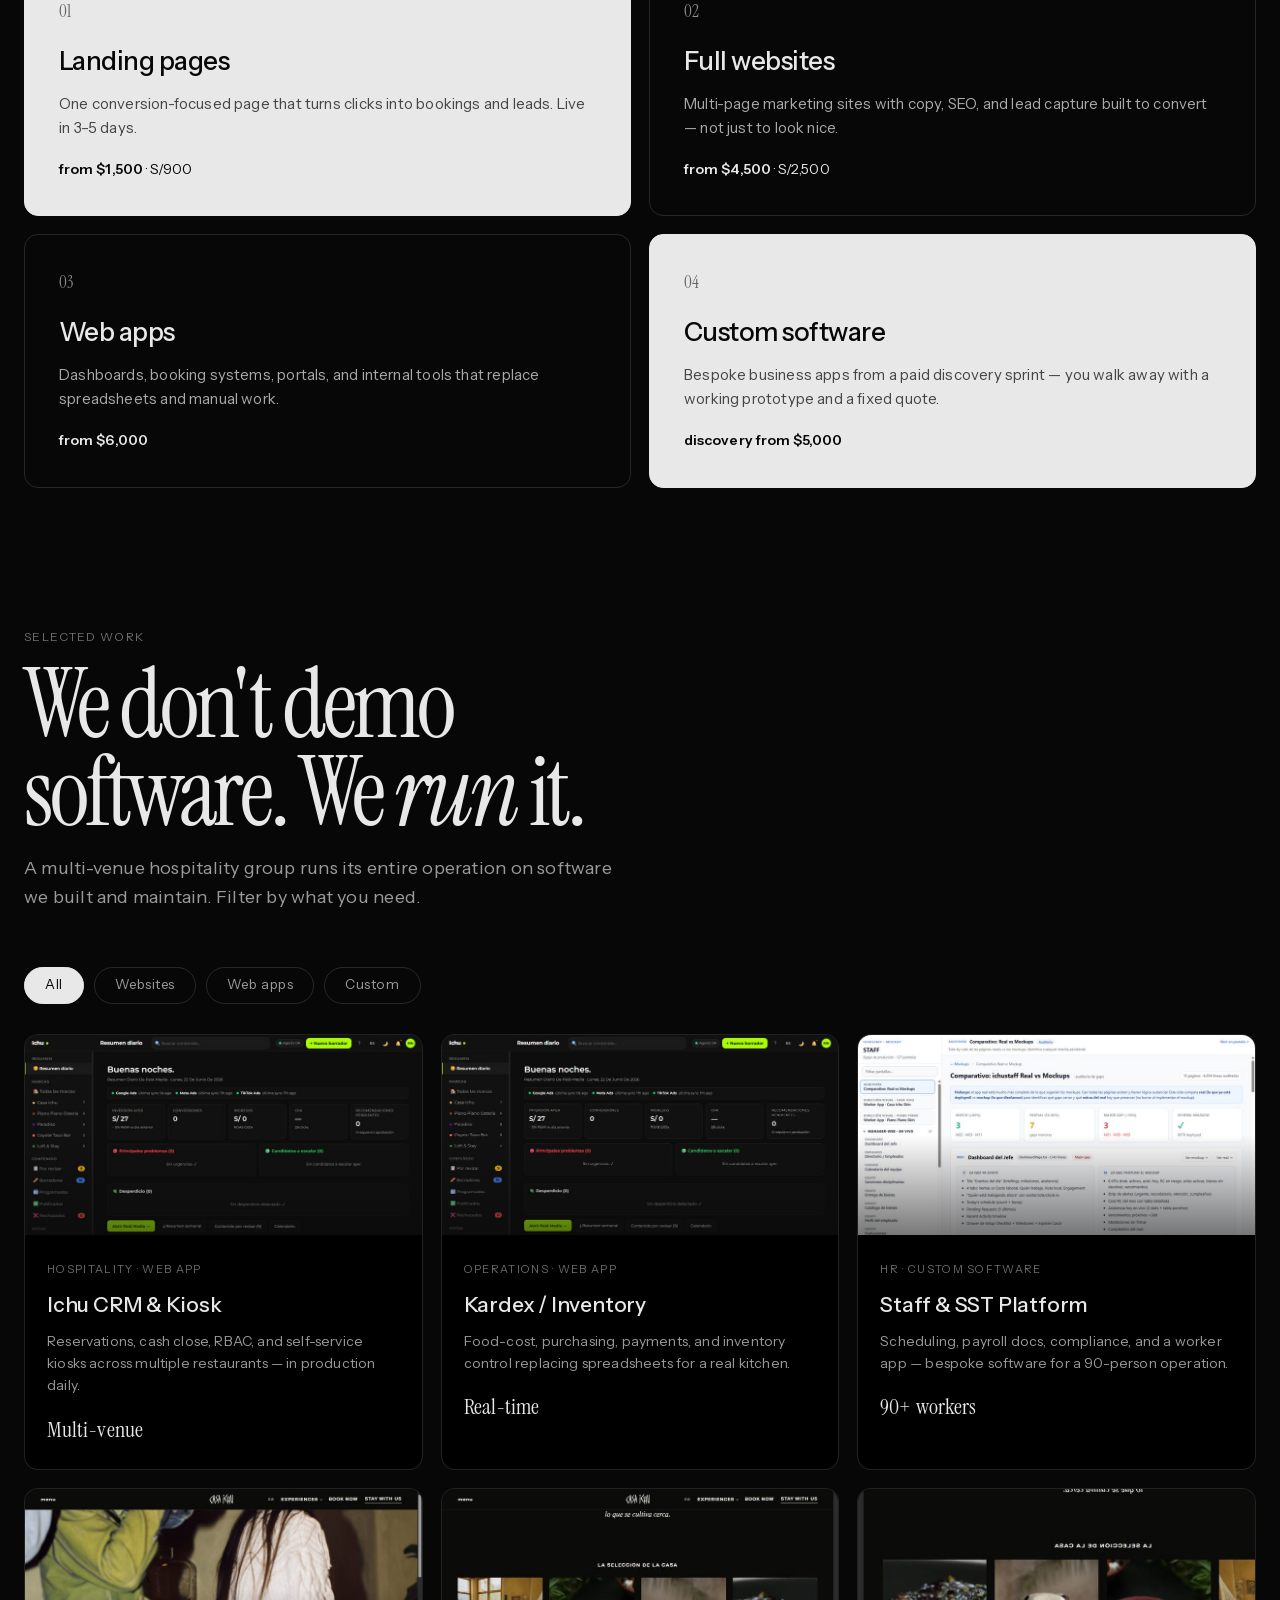
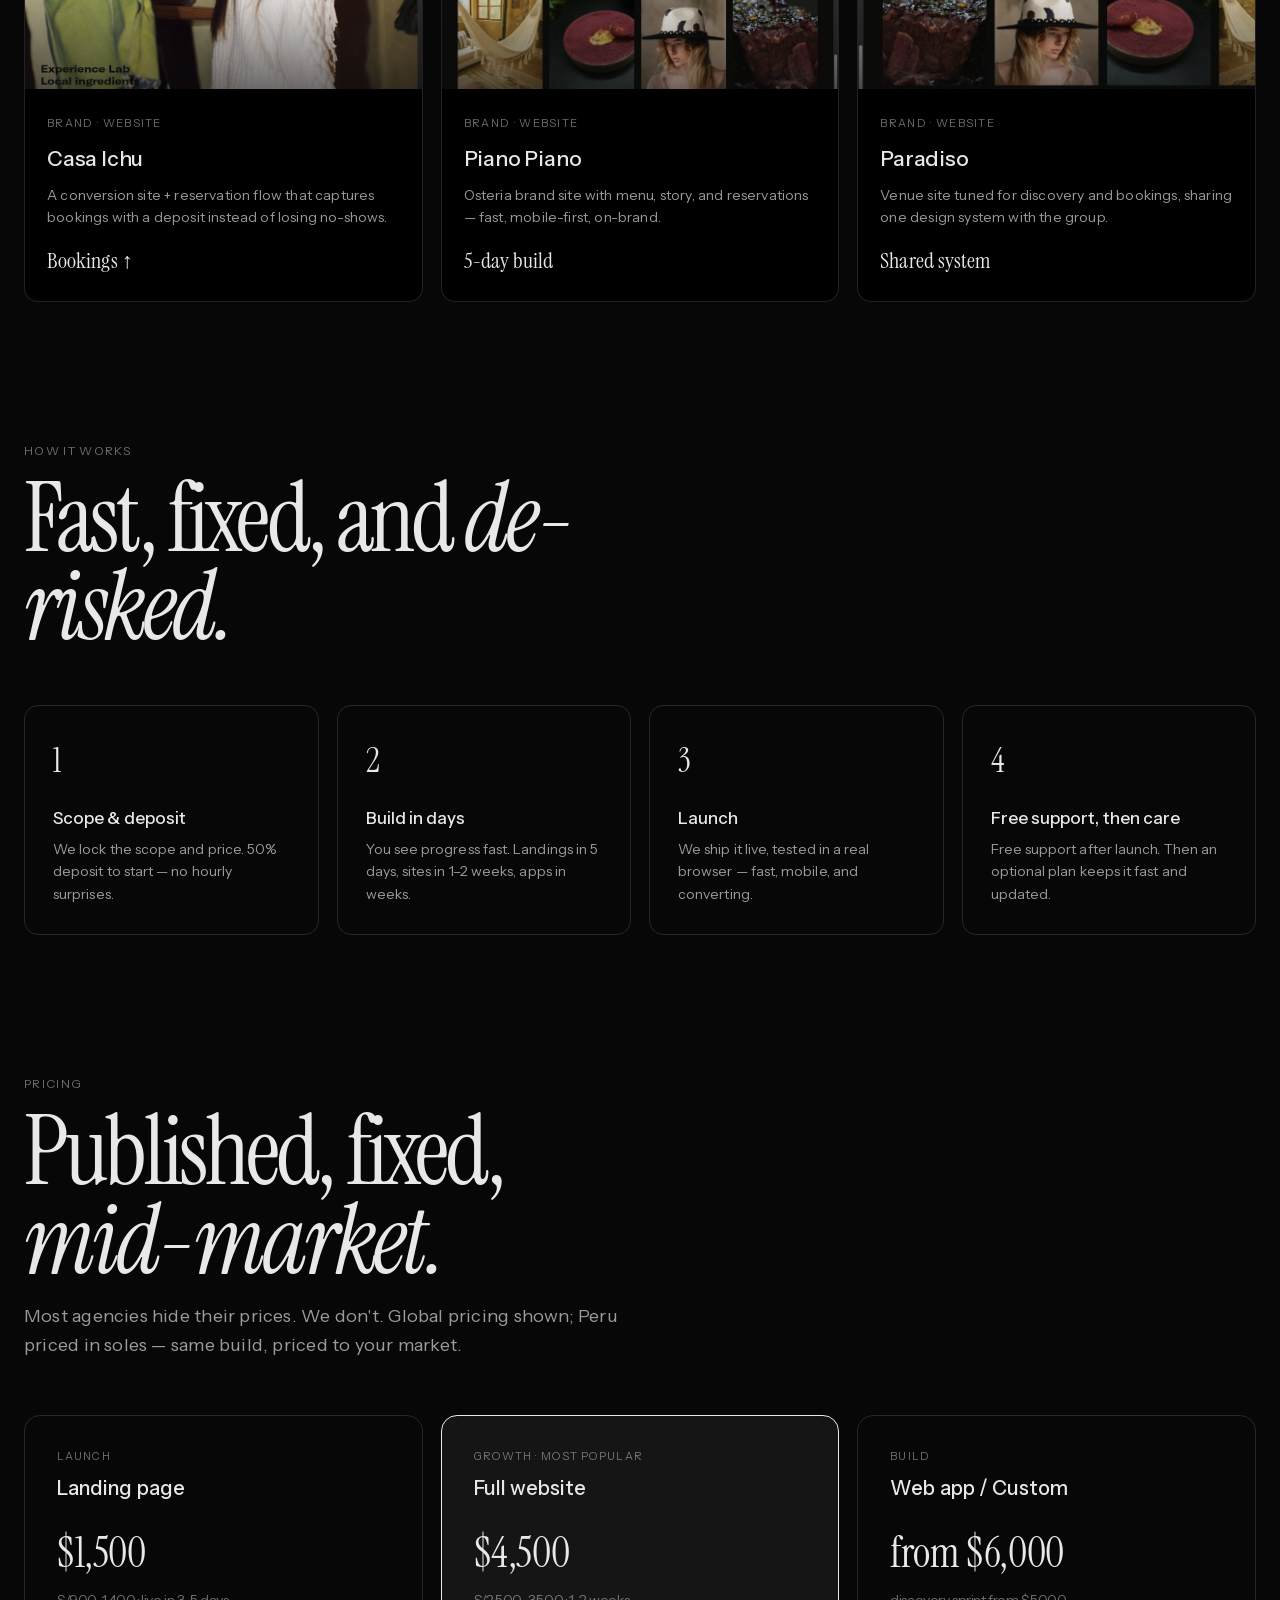
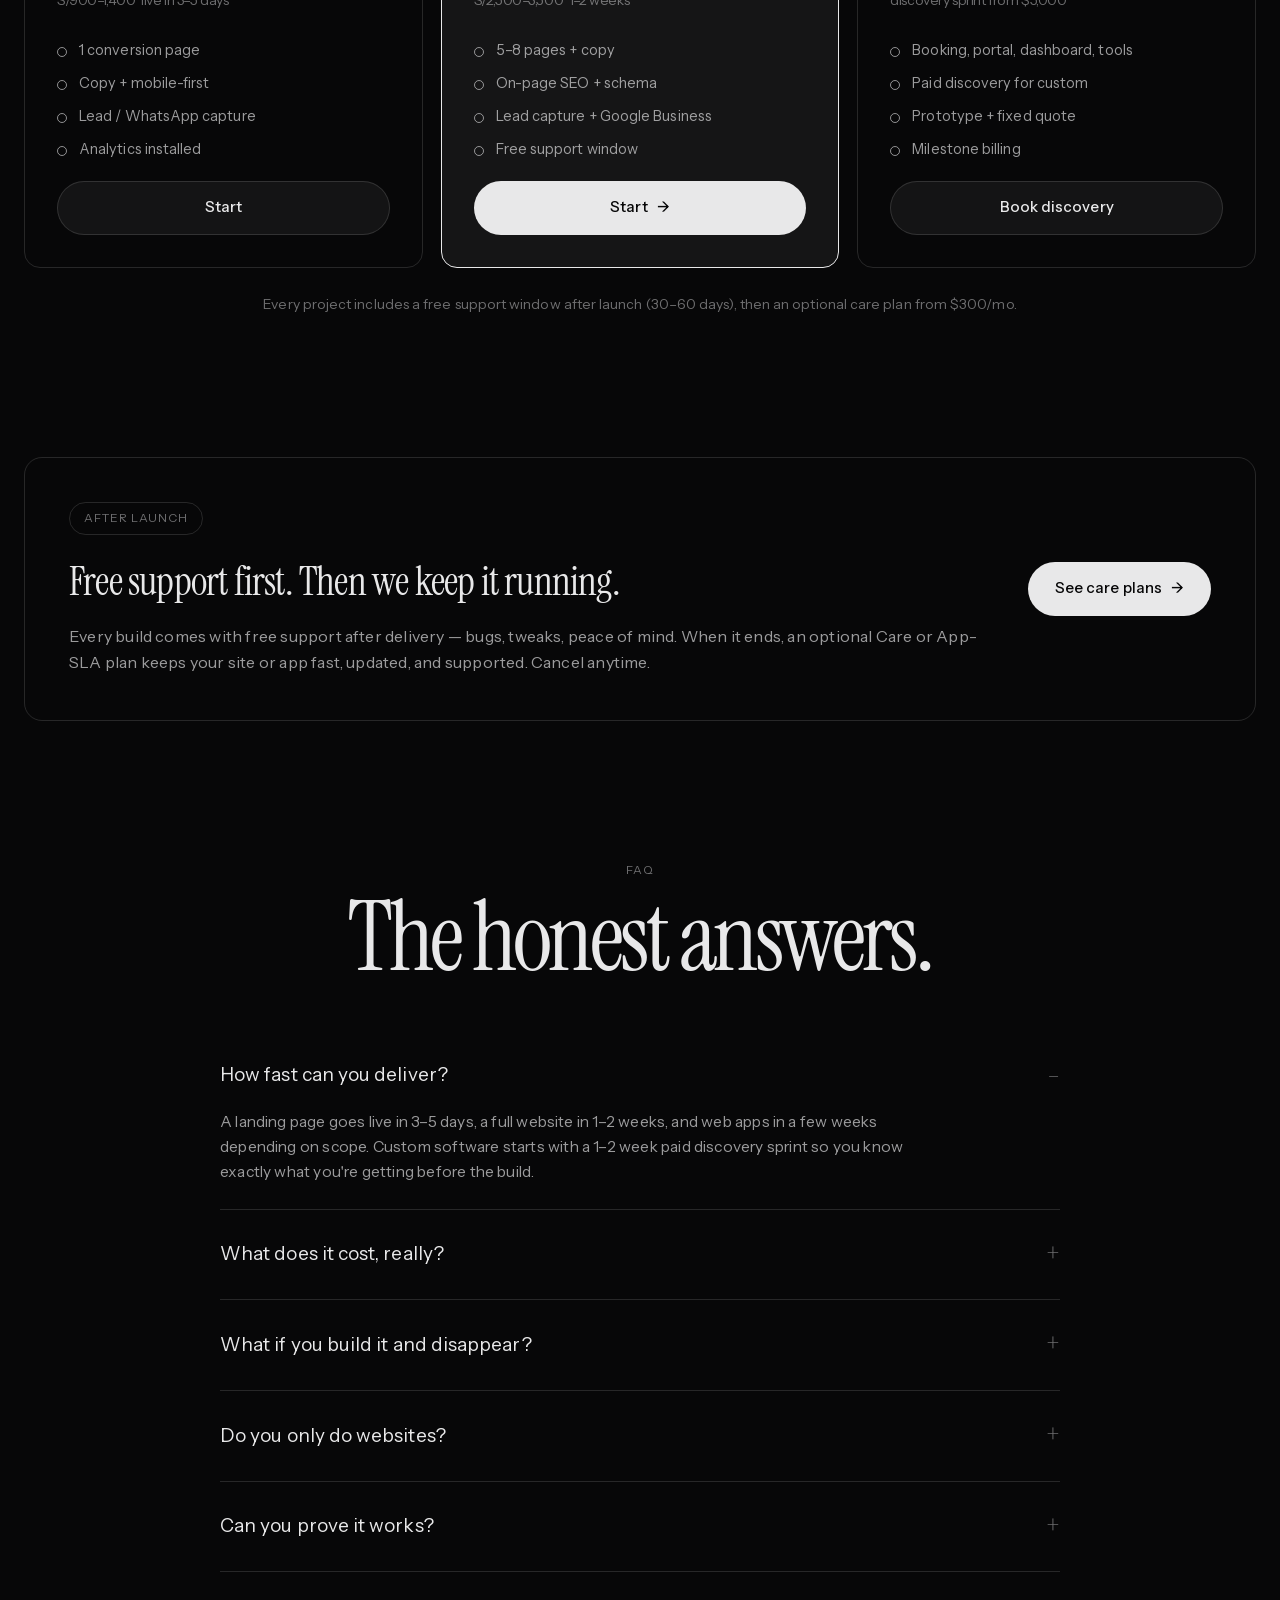
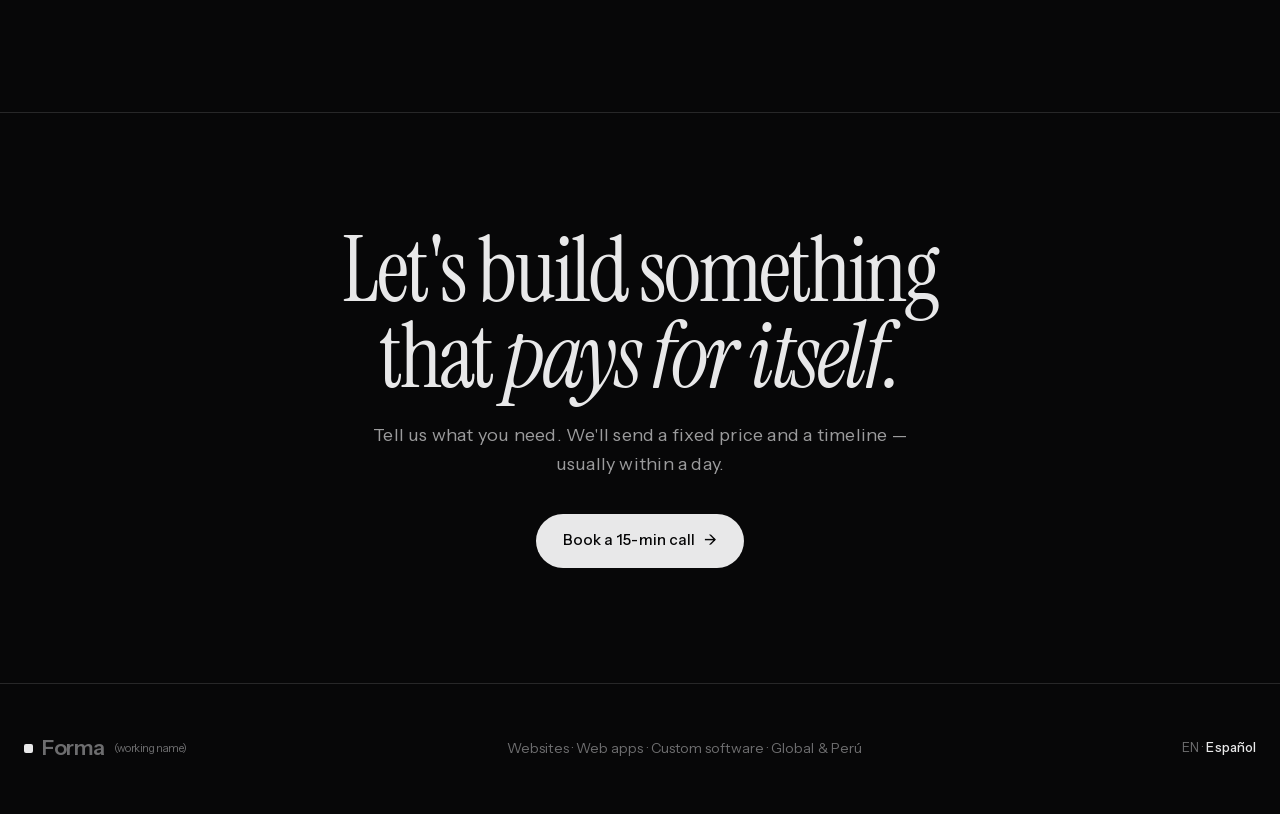
==== commit 18f2a174: "Full-scroll + fade-jump nav buttons; Cal.com-style booking modal mockup (Google Meet, Lima tz); v=17" ====
--- a/index.html
+++ b/index.html
@@ -6,7 +6,7 @@
 <title>Forma — Software that makes companies money</title>
 <meta name="description" content="Websites, web apps, and custom software. Fixed-price, fast, and proven on real businesses we run ourselves.">
 <link rel="icon" href="data:image/svg+xml,%3Csvg xmlns='http://www.w3.org/2000/svg' viewBox='0 0 32 32'%3E%3Crect width='32' height='32' fill='%230A0A0A'/%3E%3Crect x='11' y='11' width='10' height='10' rx='2' fill='%23fff'/%3E%3C/svg%3E">
-<link rel="stylesheet" href="style.css?v=16">
+<link rel="stylesheet" href="style.css?v=17">
 </head>
 <body data-active="convert">
 
@@ -178,6 +178,34 @@
 </section>
 </main>
 
+<div class="cal-modal" hidden>
+  <div class="cal-card">
+    <button class="cal-x icon-btn" aria-label="Close">✕</button>
+    <div class="cal-side">
+      <span class="cal-badge">Demo · Cal.com</span>
+      <div class="cal-host"><span class="dot"></span>Forma</div>
+      <h3>15-min intro call</h3>
+      <ul class="cal-facts">
+        <li><span>⏱</span> 15 minutes</li>
+        <li><span>📹</span> Google Meet (link sent on booking)</li>
+        <li><span>🌎</span> America/Lima · GMT-5</li>
+      </ul>
+      <p>Tell us what you want to build. We'll bring a fixed price and a timeline to the call.</p>
+    </div>
+    <div class="cal-pick">
+      <div class="cal-cal">
+        <div class="cal-head"><b id="calMonth"></b><span class="cal-navs"><button class="cal-nav" data-d="-1" aria-label="Prev">‹</button><button class="cal-nav" data-d="1" aria-label="Next">›</button></span></div>
+        <div class="cal-dow"><span>Mo</span><span>Tu</span><span>We</span><span>Th</span><span>Fr</span><span>Sa</span><span>Su</span></div>
+        <div class="cal-grid" id="calGrid"></div>
+      </div>
+      <div class="cal-slots">
+        <div class="cal-slots-head" id="calDay"><b>Pick a date</b><span>available times</span></div>
+        <div class="cal-slot-list" id="calSlots"></div>
+      </div>
+    </div>
+  </div>
+</div>
+
 <footer>
   <div class="wrap">
     <a class="brand" href="#top"><span class="dot"></span>Forma <small>(working name)</small></a>
@@ -186,6 +214,6 @@
   </div>
 </footer>
 
-<script src="app.js?v=16"></script>
+<script src="app.js?v=17"></script>
 </body>
 </html>
--- a/style.css
+++ b/style.css
@@ -18,14 +18,8 @@
 html{scroll-behavior:auto}
 body{background:var(--bg);color:var(--ink);font-family:var(--sans);font-size:15px;line-height:1.6;letter-spacing:.005em;-webkit-font-smoothing:antialiased;overflow-x:hidden;transition:background-color .35s ease-in-out,color .35s ease-in-out}
 
-/* ===== page router — each nav target is its own scrollable screen (Instrument model) ===== */
-body.routed main>section,body.routed main>.strip{display:none}
-body.routed main>section{padding-top:clamp(116px,15vh,168px)!important;padding-bottom:clamp(72px,11vw,128px);min-height:100vh}
-body.routed main>section.page-on{display:block}
-body.routed main>.strip.page-on{display:block}
-body.routed main>.hero.page-on{display:flex;min-height:calc(100vh - 60px)}
-/* page-load fade — feels like a website loading a page, not a scroll */
-body.routed main{transition:opacity .3s ease,transform .3s ease}
+/* ===== full continuous scroll; nav buttons fade-jump to a section (no slow crawl) ===== */
+body.routed main{transition:opacity .26s ease,transform .26s ease}
 body.routed main.switching{opacity:0;transform:translateY(8px)}
 .nav-links a.active,.navmenu a.active{color:var(--ink)}
 .nav-links a.active{position:relative}
@@ -186,3 +180,47 @@
 html.js .reveal{opacity:0;transform:translateY(22px);transition:opacity .6s var(--ease),transform .6s var(--ease)}
 html.js .reveal.in{opacity:1;transform:none}
 @media(prefers-reduced-motion:reduce){html.js .reveal{opacity:1;transform:none;transition:none}html{scroll-behavior:auto}}
+
+/* ===== Cal.com-style booking modal ===== */
+.cal-modal{position:fixed;inset:0;z-index:300;display:grid;place-items:center;padding:24px;background:rgba(0,0,0,.55);backdrop-filter:blur(6px);opacity:0;transition:opacity .26s var(--ease)}
+.cal-modal.open{opacity:1}
+.cal-modal[hidden]{display:none}
+.cal-card{position:relative;width:min(880px,100%);max-height:92vh;overflow:auto;display:grid;grid-template-columns:300px 1fr;background:var(--bg-pure);color:var(--ink);border:1px solid var(--hairline);border-radius:18px;transform:translateY(12px) scale(.99);transition:transform .26s var(--ease)}
+.cal-modal.open .cal-card{transform:none}
+.cal-x{position:absolute;top:14px;right:14px;z-index:2}
+.cal-side{padding:30px;border-right:1px solid var(--hairline);display:flex;flex-direction:column;gap:14px}
+.cal-badge{align-self:flex-start;font-size:11px;letter-spacing:.08em;text-transform:uppercase;color:var(--ink-dim);border:1px solid var(--hairline);padding:5px 11px;border-radius:50px}
+.cal-host{display:flex;align-items:center;gap:8px;font-weight:600;color:var(--ink-muted);font-size:14px}
+.cal-host .dot{width:8px;height:8px;border-radius:2px;background:var(--ink)}
+.cal-side h3{font-family:var(--serif);font-weight:400;font-size:30px;letter-spacing:-.02em}
+.cal-facts{list-style:none;display:flex;flex-direction:column;gap:11px;margin-top:4px}
+.cal-facts li{display:flex;gap:10px;align-items:center;font-size:14px;color:var(--ink-muted)}
+.cal-facts li span{width:18px;text-align:center;opacity:.85}
+.cal-side p{font-size:13.5px;color:var(--ink-dim);margin-top:auto;line-height:1.55}
+.cal-pick{display:grid;grid-template-columns:1fr 220px;min-height:380px}
+.cal-cal{padding:26px 24px}
+.cal-head{display:flex;align-items:center;justify-content:space-between;margin-bottom:16px}
+.cal-head b{font-size:16px;font-weight:600}
+.cal-navs{display:flex;gap:6px}
+.cal-nav{width:32px;height:32px;border-radius:8px;border:1px solid var(--hairline);background:none;color:var(--ink);cursor:pointer;font-size:18px;line-height:1;transition:.2s var(--ease)}
+.cal-nav:hover{background:var(--ink);color:var(--bg-pure)}
+.cal-dow,.cal-grid{display:grid;grid-template-columns:repeat(7,1fr);gap:4px}
+.cal-dow{margin-bottom:6px}
+.cal-dow span{text-align:center;font-size:11px;letter-spacing:.06em;text-transform:uppercase;color:var(--ink-dim)}
+.cal-day{aspect-ratio:1;border:none;border-radius:9px;background:var(--ghost);color:var(--ink);font-family:var(--sans);font-size:14px;font-weight:500;cursor:pointer;transition:.18s var(--ease)}
+.cal-day:hover:not(:disabled){background:var(--ink);color:var(--bg-pure)}
+.cal-day:disabled{opacity:.28;cursor:default;background:transparent}
+.cal-day.on{background:var(--ink);color:var(--bg-pure);box-shadow:0 0 0 2px var(--bg-pure),0 0 0 4px var(--ink)}
+.cal-slots{border-left:1px solid var(--hairline);padding:26px 18px;display:flex;flex-direction:column}
+.cal-slots-head{margin-bottom:14px}
+.cal-slots-head b{display:block;font-size:14px;font-weight:600;text-transform:capitalize}
+.cal-slots-head span{font-size:11px;letter-spacing:.06em;text-transform:uppercase;color:var(--ink-dim)}
+.cal-slot-list{display:flex;flex-direction:column;gap:8px;overflow:auto}
+.cal-slot{display:flex;align-items:center;gap:8px;border:1px solid var(--hairline);background:none;color:var(--ink);border-radius:9px;padding:11px 12px;font-family:var(--sans);font-size:14px;font-weight:500;cursor:pointer;transition:.18s var(--ease)}
+.cal-slot:hover{border-color:var(--ink)}
+.cal-slot span{flex:1;text-align:left}
+.cal-slot.confirm{padding:0;border:none;gap:0}
+.cal-slot.confirm span{background:var(--ghost);border:1px solid var(--hairline);border-radius:9px 0 0 9px;padding:11px 12px}
+.cal-slot.confirm b{flex:1;background:var(--ink);color:var(--bg-pure);border-radius:0 9px 9px 0;padding:11px 12px;text-align:center}
+.cal-done{background:var(--ghost);border:1px solid var(--hairline);border-radius:9px;padding:12px;font-size:13px;color:var(--ink-muted);line-height:1.4}
+@media(max-width:720px){.cal-card{grid-template-columns:1fr;max-height:88vh}.cal-side{border-right:none;border-bottom:1px solid var(--hairline)}.cal-pick{grid-template-columns:1fr}.cal-slots{border-left:none;border-top:1px solid var(--hairline)}.cal-side p{margin-top:8px}}
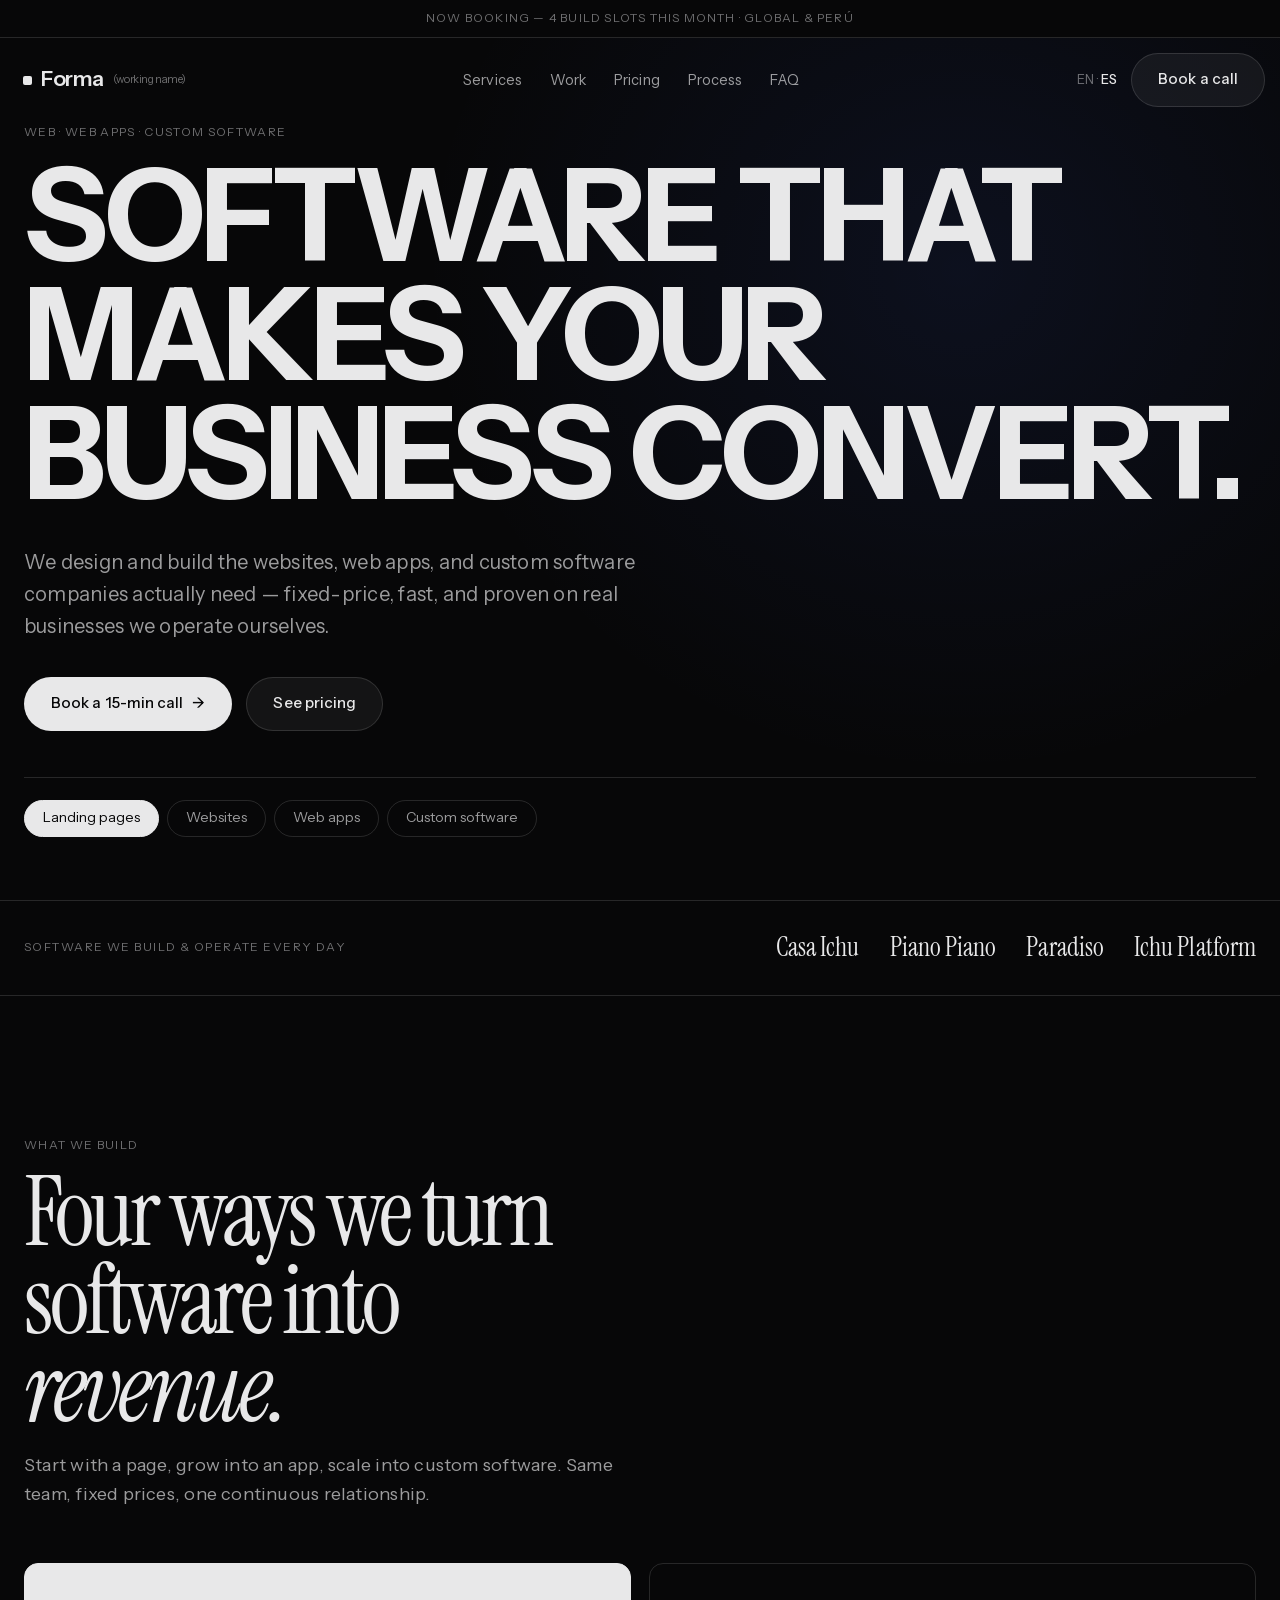
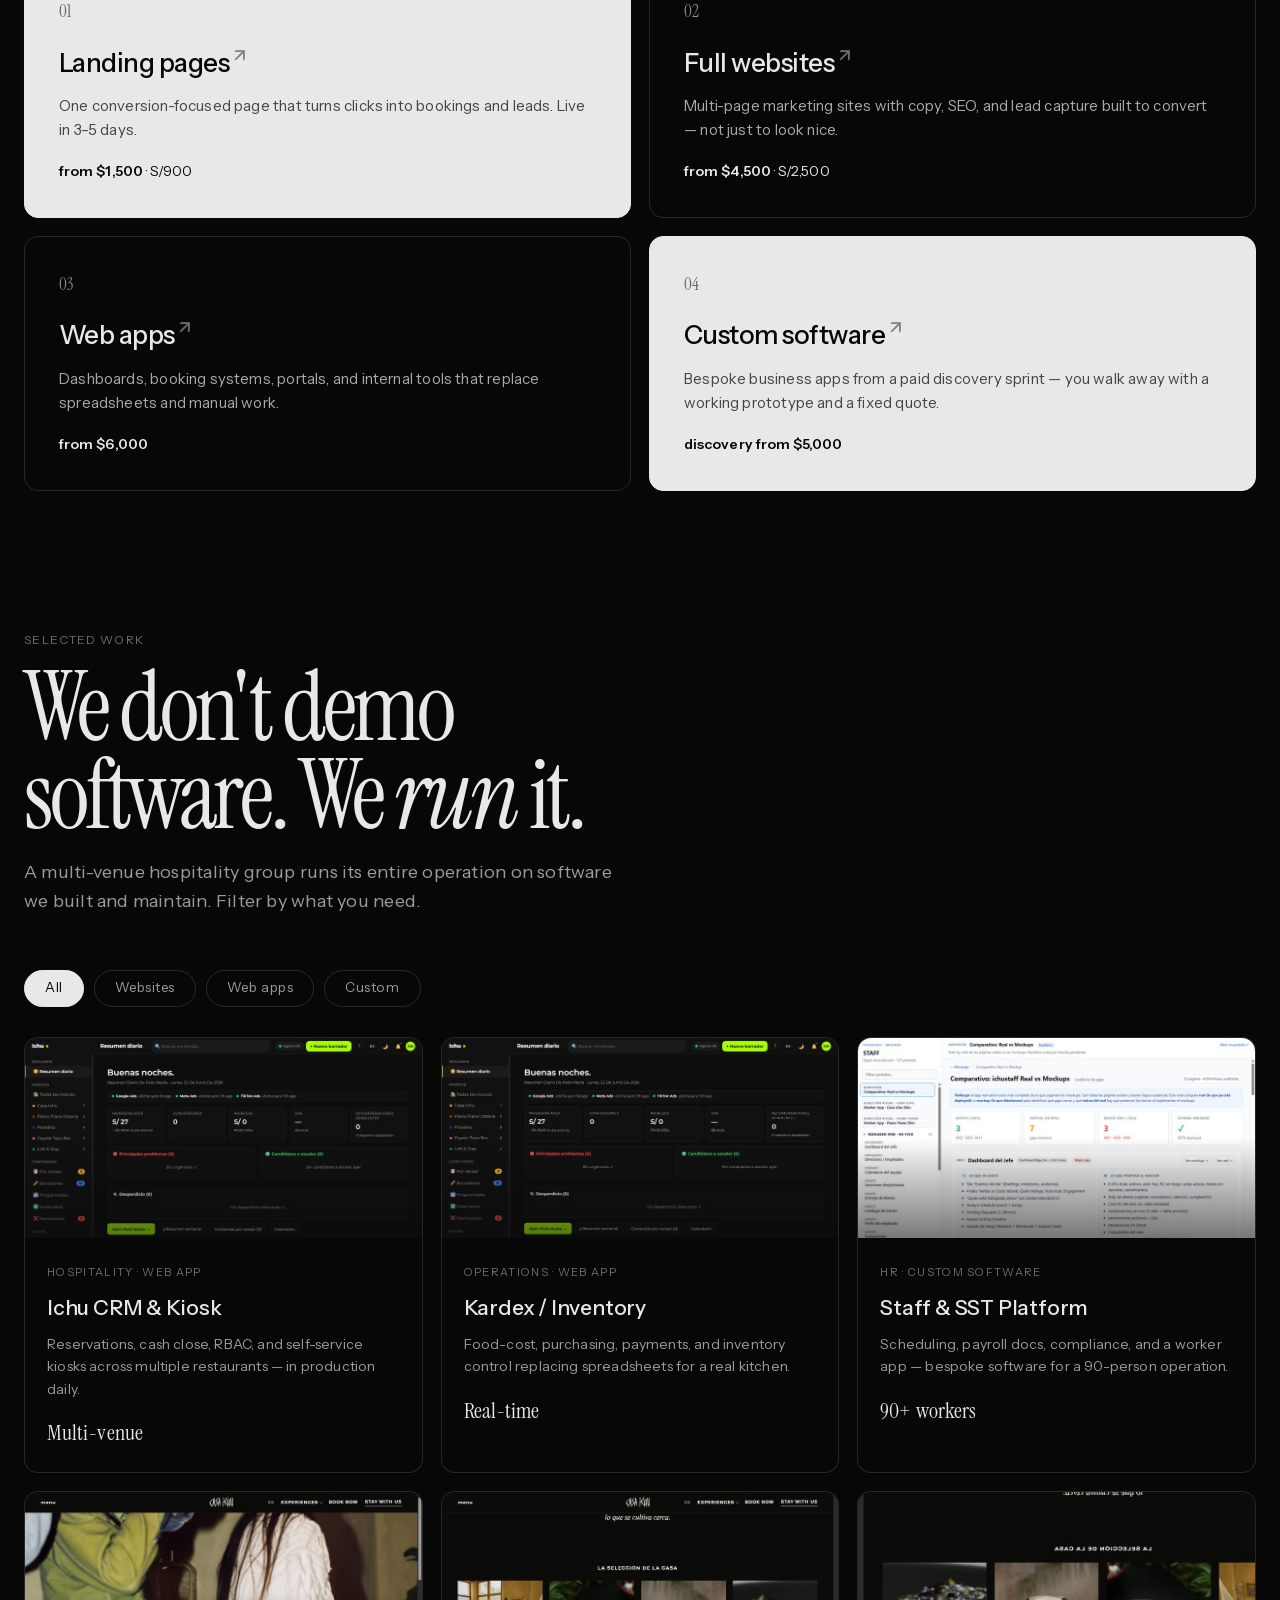
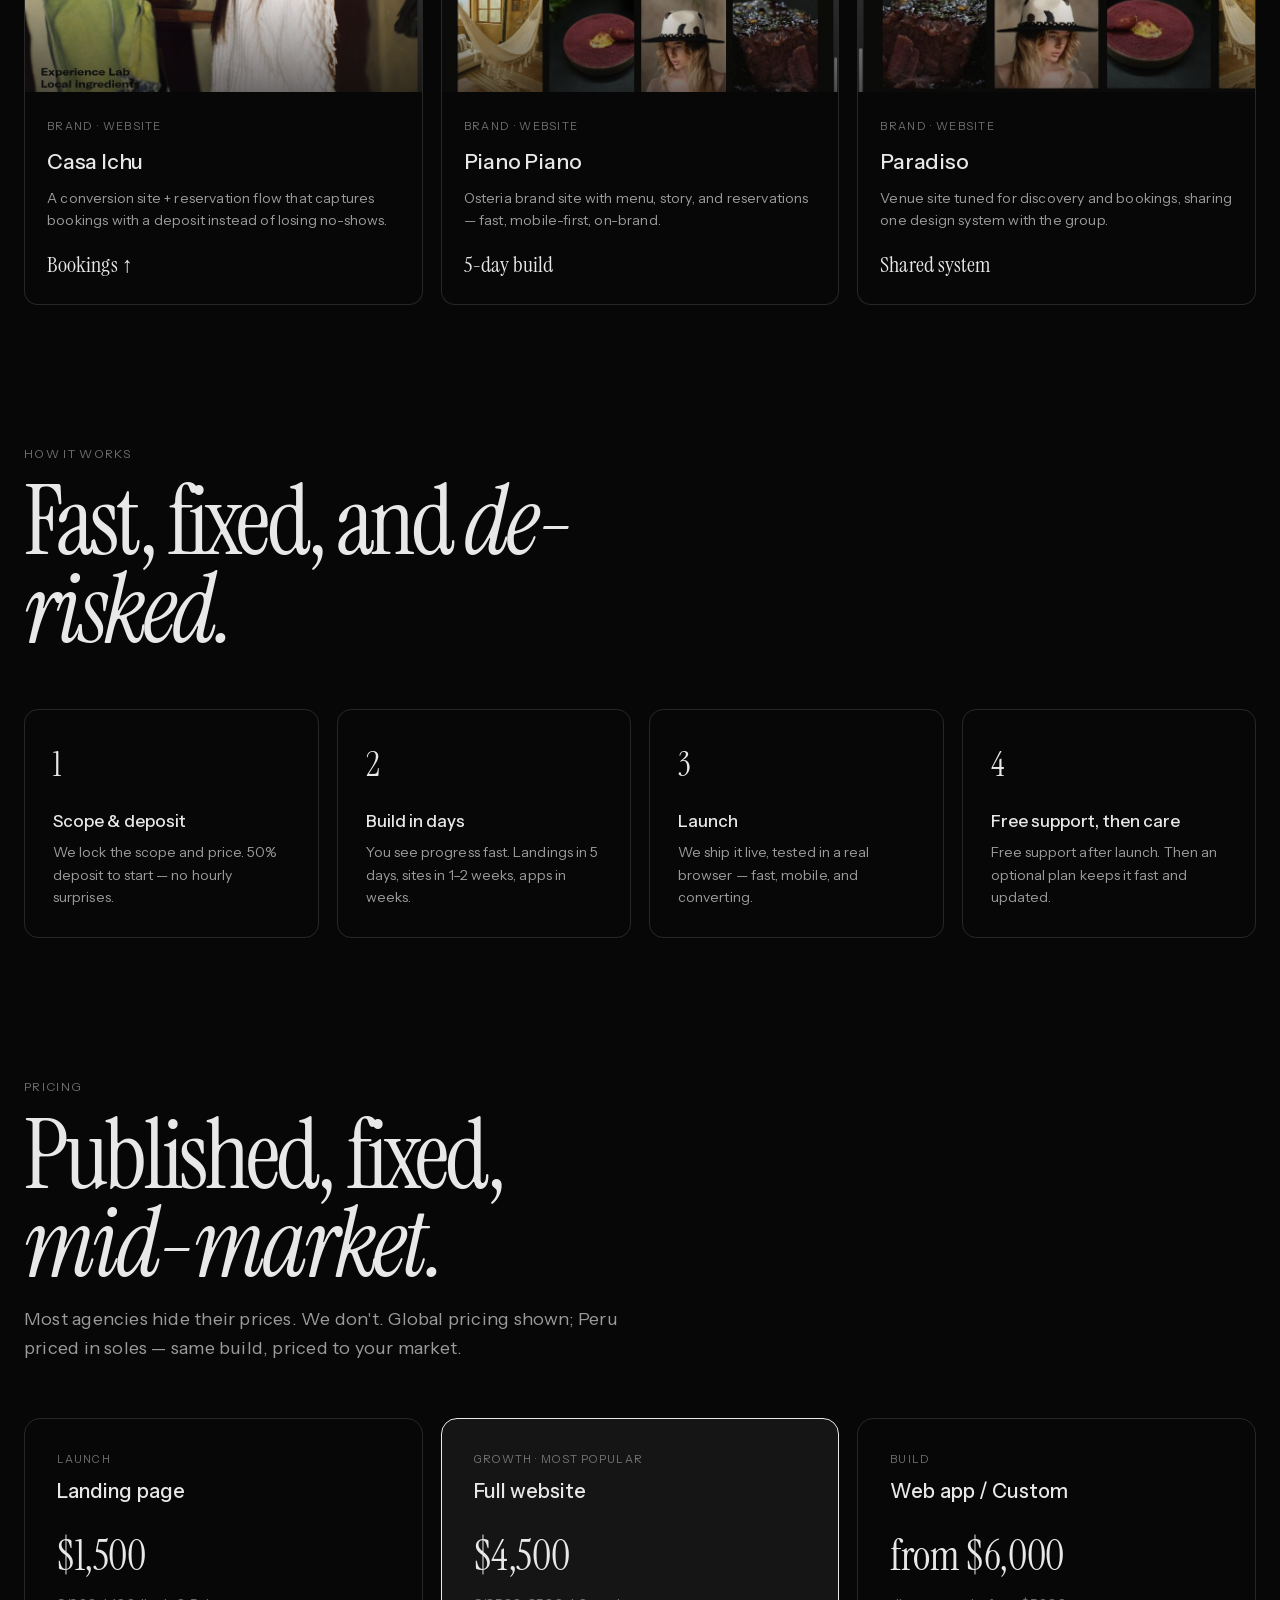
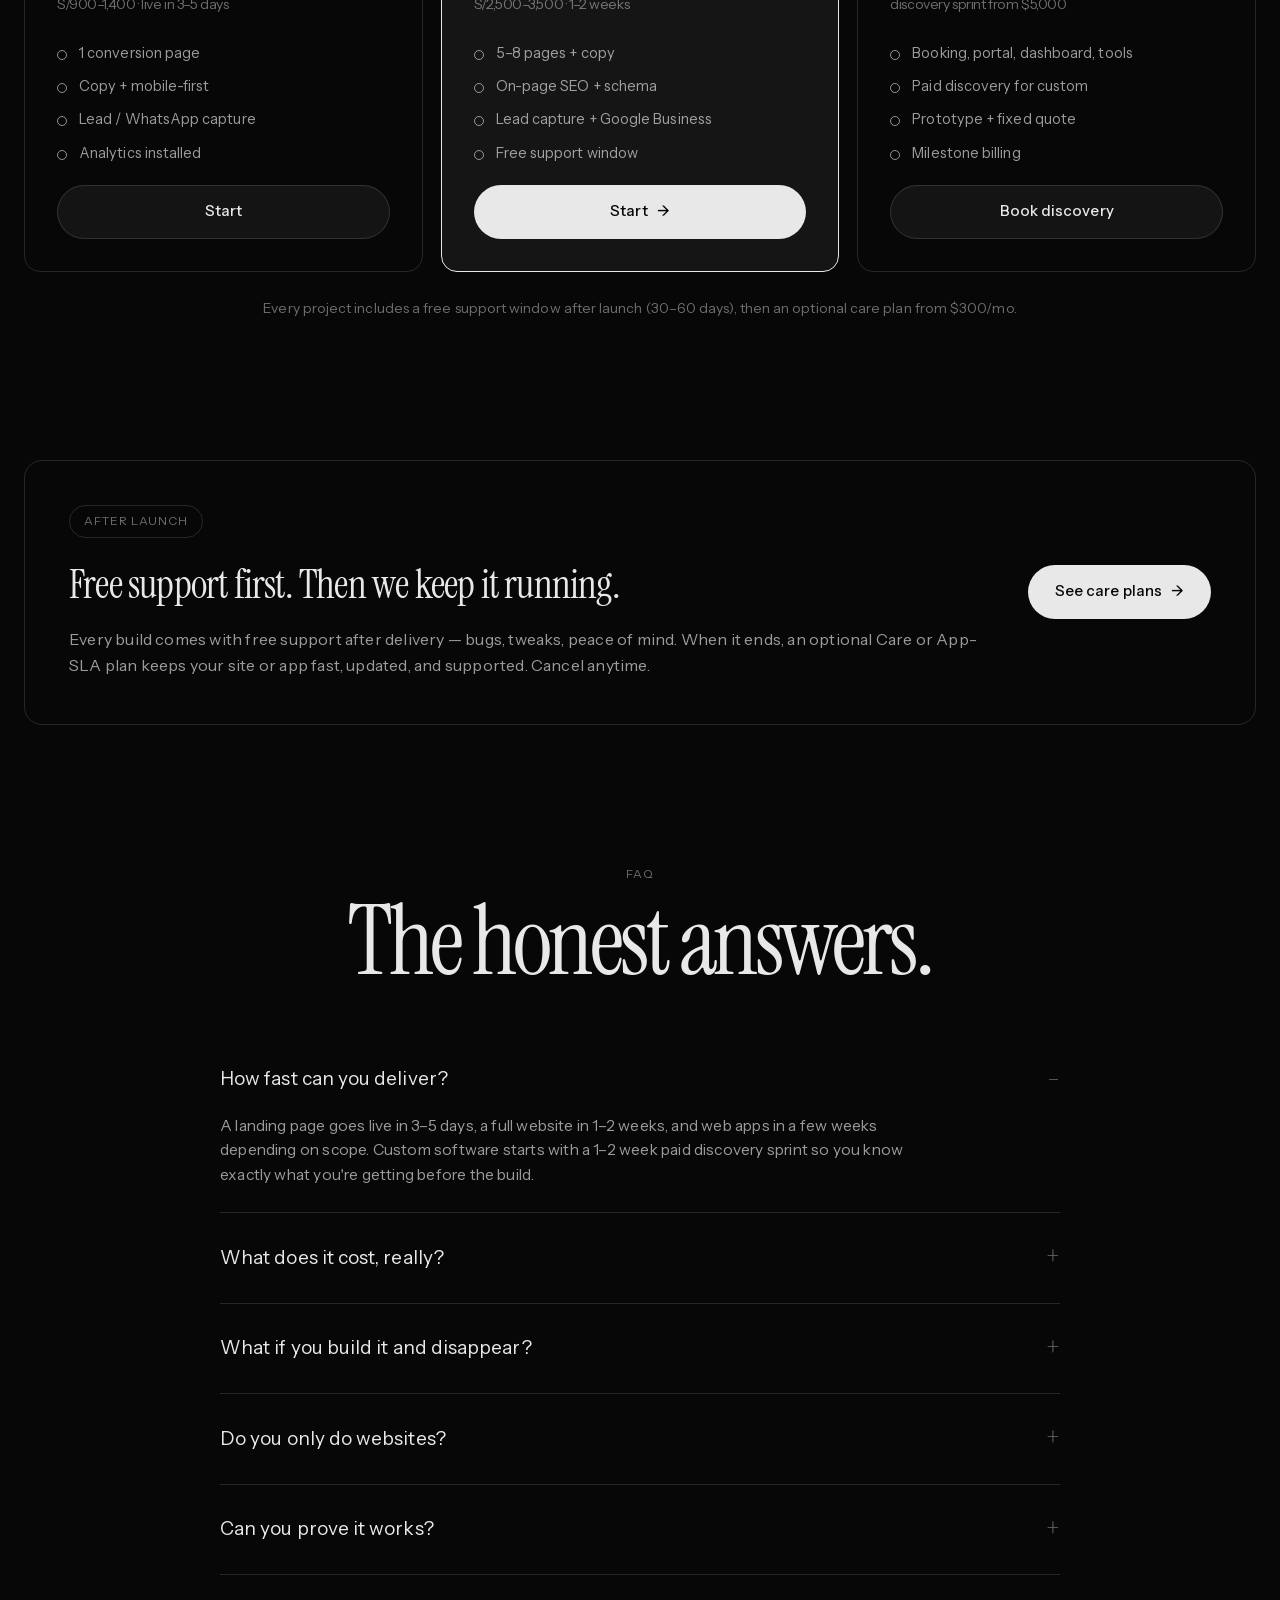
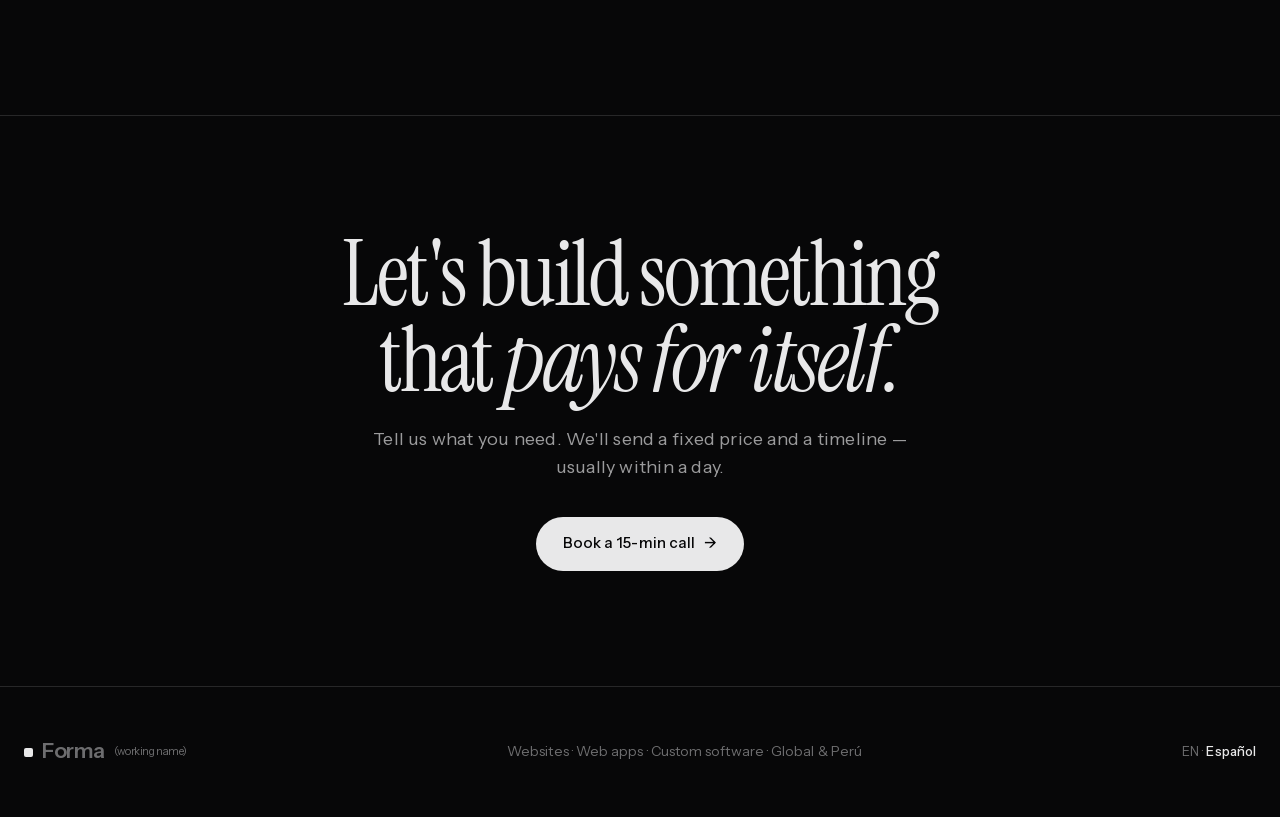
==== commit 9e8fafe0: "Exact Instrument palette (unify bg-pure); remove day/night toggle (kept scroll-flip alive); make eve" ====
--- a/index.html
+++ b/index.html
@@ -6,7 +6,7 @@
 <title>Forma — Software that makes companies money</title>
 <meta name="description" content="Websites, web apps, and custom software. Fixed-price, fast, and proven on real businesses we run ourselves.">
 <link rel="icon" href="data:image/svg+xml,%3Csvg xmlns='http://www.w3.org/2000/svg' viewBox='0 0 32 32'%3E%3Crect width='32' height='32' fill='%230A0A0A'/%3E%3Crect x='11' y='11' width='10' height='10' rx='2' fill='%23fff'/%3E%3C/svg%3E">
-<link rel="stylesheet" href="style.css?v=17">
+<link rel="stylesheet" href="style.css?v=18">
 </head>
 <body data-active="convert">
 
@@ -22,7 +22,6 @@
       <a href="#faq">FAQ</a>
     </div>
     <div class="nav-right">
-      <button class="icon-btn theme-toggle" aria-label="Toggle theme">☀</button>
       <span class="lang">EN · <a href="es.html">ES</a></span>
       <a href="#contact" class="btn btn-ghost">Book a call</a>
       <button class="icon-btn burger" aria-label="Menu">☰</button>
@@ -214,6 +213,6 @@
   </div>
 </footer>
 
-<script src="app.js?v=17"></script>
+<script src="app.js?v=18"></script>
 </body>
 </html>
--- a/style.css
+++ b/style.css
@@ -5,13 +5,13 @@
 @font-face{font-family:'Instrument Serif';src:url(fonts/InstrumentSerif-Italic.woff2) format('woff2');font-weight:400;font-style:italic;font-display:swap}
 @font-face{font-family:'Instrument Mono';src:url(fonts/InstrumentSansMono-Regular.woff2) format('woff2');font-weight:400;font-style:normal;font-display:swap}
 :root{
-  --bg:#070708; --bg-pure:#000; --ink:#e8e8e9; --ink-muted:rgba(232,232,233,.66); --ink-dim:rgba(232,232,233,.46);
+  --bg:#070708; --bg-pure:#070708; --ink:#e8e8e9; --ink-muted:rgba(232,232,233,.66); --ink-dim:rgba(232,232,233,.46);
   --hairline:rgba(232,232,233,.14); --tile:#e8e8e9; --tile-ink:#070708; --ghost:rgba(232,232,233,.06);
   --maxw:1340px; --gut:24px;
   --serif:'Instrument Serif',Times,serif; --sans:'Instrument Sans',-apple-system,'Helvetica Neue',system-ui,sans-serif;
   --ease:cubic-bezier(.2,.7,.2,1);
 }
-body.light{ --bg:#FFFFFF; --bg-pure:#fff; --ink:#070708; --ink-muted:rgba(7,7,8,.62);
+body.light{ --bg:#FFFFFF; --bg-pure:#FFFFFF; --ink:#070708; --ink-muted:rgba(7,7,8,.62);
   --ink-dim:rgba(7,7,8,.45); --hairline:rgba(7,7,8,.12); --tile:#070708; --tile-ink:#FFFFFF; --ghost:rgba(7,7,8,.05); }
 
 *{box-sizing:border-box;margin:0;padding:0}
@@ -99,8 +99,10 @@
 /* services tiles */
 .tiles{display:grid;grid-template-columns:repeat(2,1fr);gap:18px}
 @media(max-width:760px){.tiles{grid-template-columns:1fr}}
-.tile{border-radius:14px;padding:34px;min-height:230px;display:flex;flex-direction:column;border:1px solid var(--hairline);transition:transform .3s var(--ease),background .3s var(--ease)}
+.tile{border-radius:14px;padding:34px;min-height:230px;display:flex;flex-direction:column;border:1px solid var(--hairline);transition:transform .3s var(--ease),background .3s var(--ease);cursor:pointer}
 .tile:hover{transform:translateY(-4px)}
+.tile:focus-visible{outline:2px solid var(--ink);outline-offset:3px}
+.tile h3:after{content:" ↗";opacity:.45;font-size:.7em;vertical-align:super}
 .tile.invert{background:var(--tile);color:var(--tile-ink);border-color:var(--tile)}
 .tile .n{font-family:var(--serif);font-size:17px;opacity:.6}
 .tile h3{font-size:26px;letter-spacing:-.02em;margin:16px 0 10px;font-weight:500}
@@ -114,7 +116,9 @@
 .filters button.on{background:var(--ink);color:var(--bg);border-color:var(--ink)}
 .work{display:grid;grid-template-columns:repeat(3,1fr);gap:18px}
 @media(max-width:860px){.work{grid-template-columns:1fr}}
-.case{border-radius:14px;overflow:hidden;border:1px solid var(--hairline);background:var(--bg-pure);transition:transform .3s var(--ease),opacity .35s var(--ease)}
+.case{border-radius:14px;overflow:hidden;border:1px solid var(--hairline);background:var(--bg-pure);transition:transform .3s var(--ease),opacity .35s var(--ease);cursor:pointer}
+.case:hover{transform:translateY(-4px)}
+.case:focus-visible{outline:2px solid var(--ink);outline-offset:3px}
 .case.hide{display:none}
 .case .media{height:200px;background:#16161c 50% 0/cover no-repeat;position:relative;overflow:hidden;transition:transform .4s var(--ease)}
 .case .media:after{content:"";position:absolute;inset:0;background:linear-gradient(180deg,rgba(10,10,10,0) 50%,rgba(10,10,10,.55))}
@@ -222,5 +226,30 @@
 .cal-slot.confirm{padding:0;border:none;gap:0}
 .cal-slot.confirm span{background:var(--ghost);border:1px solid var(--hairline);border-radius:9px 0 0 9px;padding:11px 12px}
 .cal-slot.confirm b{flex:1;background:var(--ink);color:var(--bg-pure);border-radius:0 9px 9px 0;padding:11px 12px;text-align:center}
-.cal-done{background:var(--ghost);border:1px solid var(--hairline);border-radius:9px;padding:12px;font-size:13px;color:var(--ink-muted);line-height:1.4}
+.cal-done{background:var(--ghost);border:1px solid var(--hairline);border-radius:9px;padding:14px;font-size:13px;color:var(--ink-muted);line-height:1.5}
+.cal-done b{display:block;color:var(--ink);font-size:14px;margin-bottom:4px}
+.cal-topic{font-size:11px;color:var(--ink-dim);letter-spacing:.04em;margin-top:-4px}
+.cal-in{width:100%;background:var(--ghost);border:1px solid var(--hairline);border-radius:9px;padding:11px 12px;color:var(--ink);font-family:var(--sans);font-size:14px;outline:none;transition:border-color .2s}
+.cal-in:focus{border-color:var(--ink)}
+.cal-submit{background:var(--ink);color:var(--bg-pure);border:none;border-radius:9px;padding:12px;font-family:var(--sans);font-size:14px;font-weight:500;cursor:pointer;transition:opacity .2s}
+.cal-submit:hover{opacity:.9}
+.cal-link{background:none;border:none;color:var(--ink-dim);font-family:var(--sans);font-size:13px;cursor:pointer;text-align:left;padding:0 0 2px}
+.cal-link:hover{color:var(--ink)}
+.cal-err{color:#d7330f;font-size:12.5px;margin-top:-2px}
+body.light .cal-err{color:#c12d0c}
 @media(max-width:720px){.cal-card{grid-template-columns:1fr;max-height:88vh}.cal-side{border-right:none;border-bottom:1px solid var(--hairline)}.cal-pick{grid-template-columns:1fr}.cal-slots{border-left:none;border-top:1px solid var(--hairline)}.cal-side p{margin-top:8px}}
+
+/* ===== work case detail modal ===== */
+.case-modal{position:fixed;inset:0;z-index:300;display:grid;place-items:center;padding:24px;background:rgba(0,0,0,.55);backdrop-filter:blur(6px);opacity:0;transition:opacity .24s var(--ease)}
+.case-modal.open{opacity:1}
+.case-modal[hidden]{display:none}
+.case-card{position:relative;width:min(720px,100%);max-height:92vh;overflow:auto;background:var(--bg-pure);color:var(--ink);border:1px solid var(--hairline);border-radius:18px;transform:translateY(12px) scale(.99);transition:transform .24s var(--ease)}
+.case-modal.open .case-card{transform:none}
+.case-x{position:absolute;top:14px;right:14px;z-index:2}
+.case-media{height:280px;background:#16161c 50% 40%/cover no-repeat;border-radius:18px 18px 0 0}
+.case-body{padding:30px}
+.case-tag{font-size:11px;letter-spacing:.12em;text-transform:uppercase;color:var(--ink-dim)}
+.case-body h3{font-family:var(--serif);font-weight:400;font-size:34px;letter-spacing:-.02em;margin:10px 0}
+.case-body p{color:var(--ink-muted);font-size:15.5px;max-width:60ch}
+.case-stat{font-family:var(--serif);font-size:26px;margin:18px 0 24px}
+@media(max-width:720px){.case-media{height:200px}}
